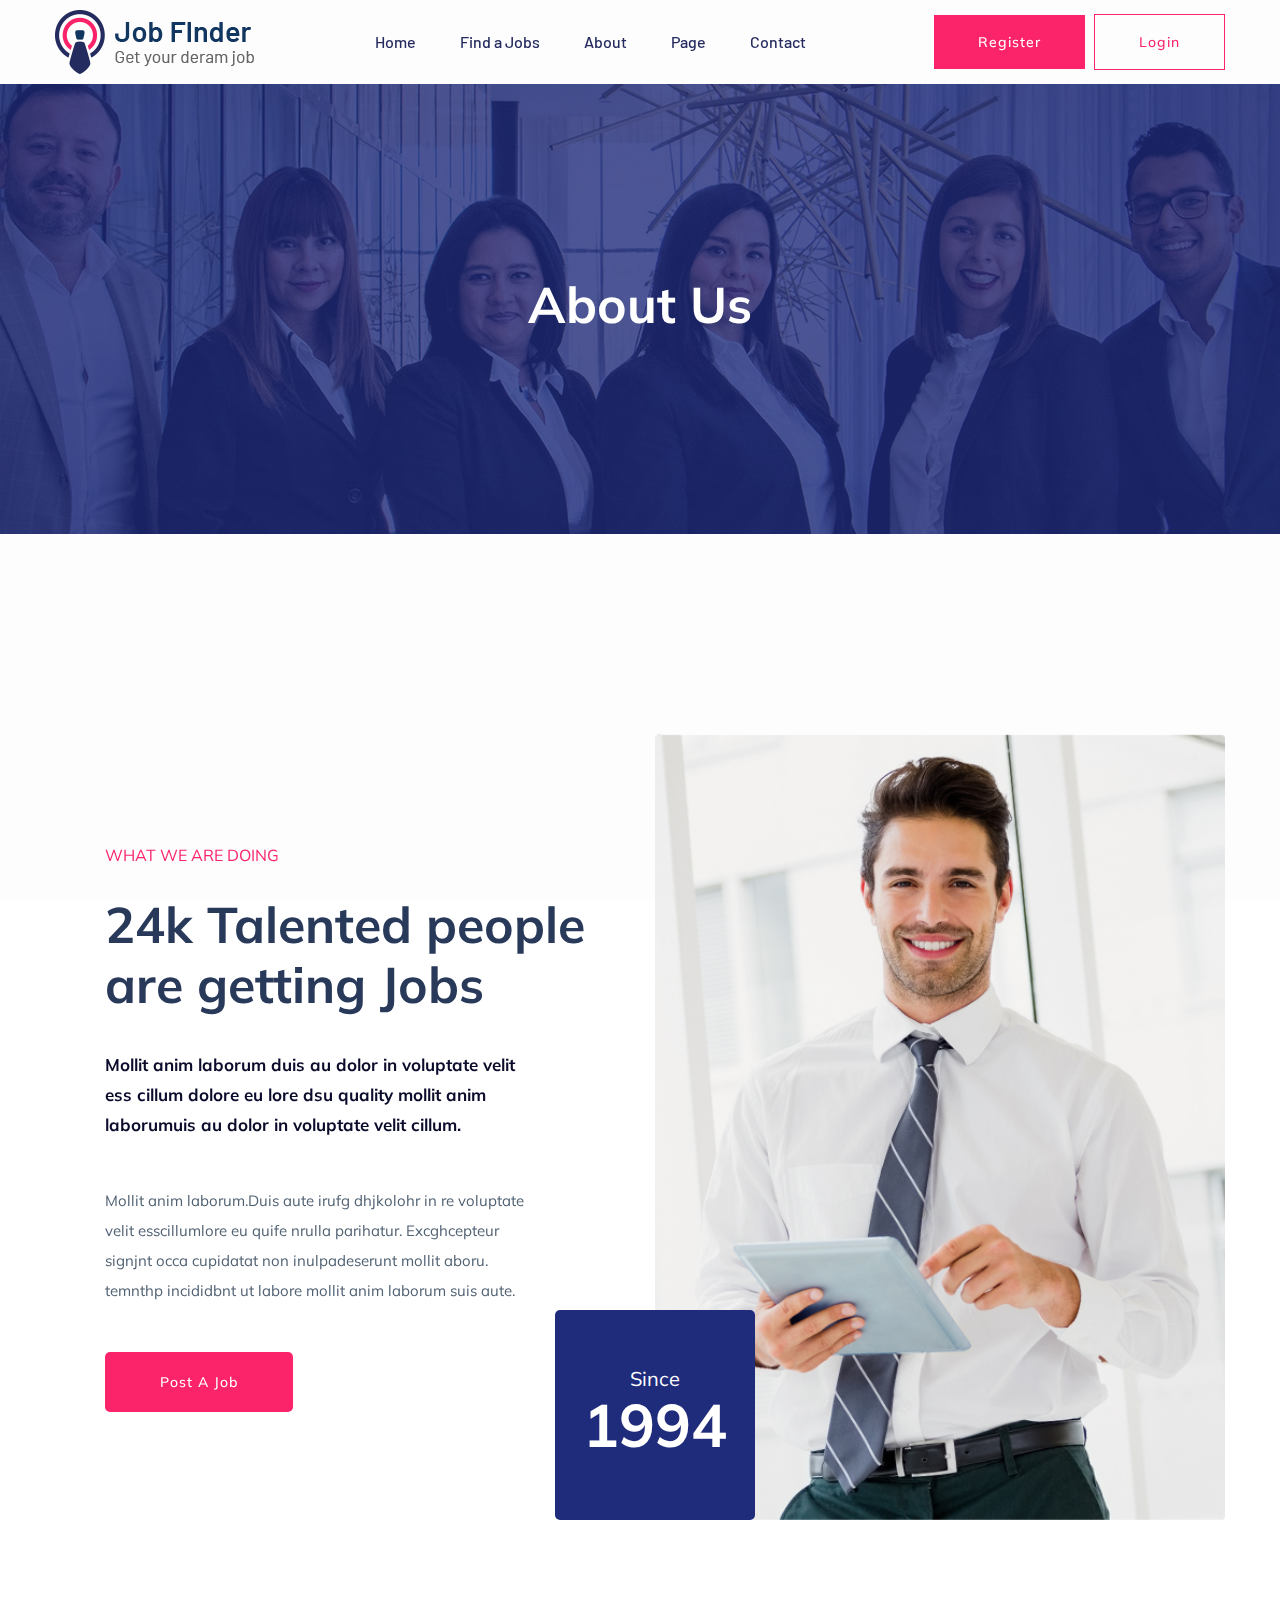
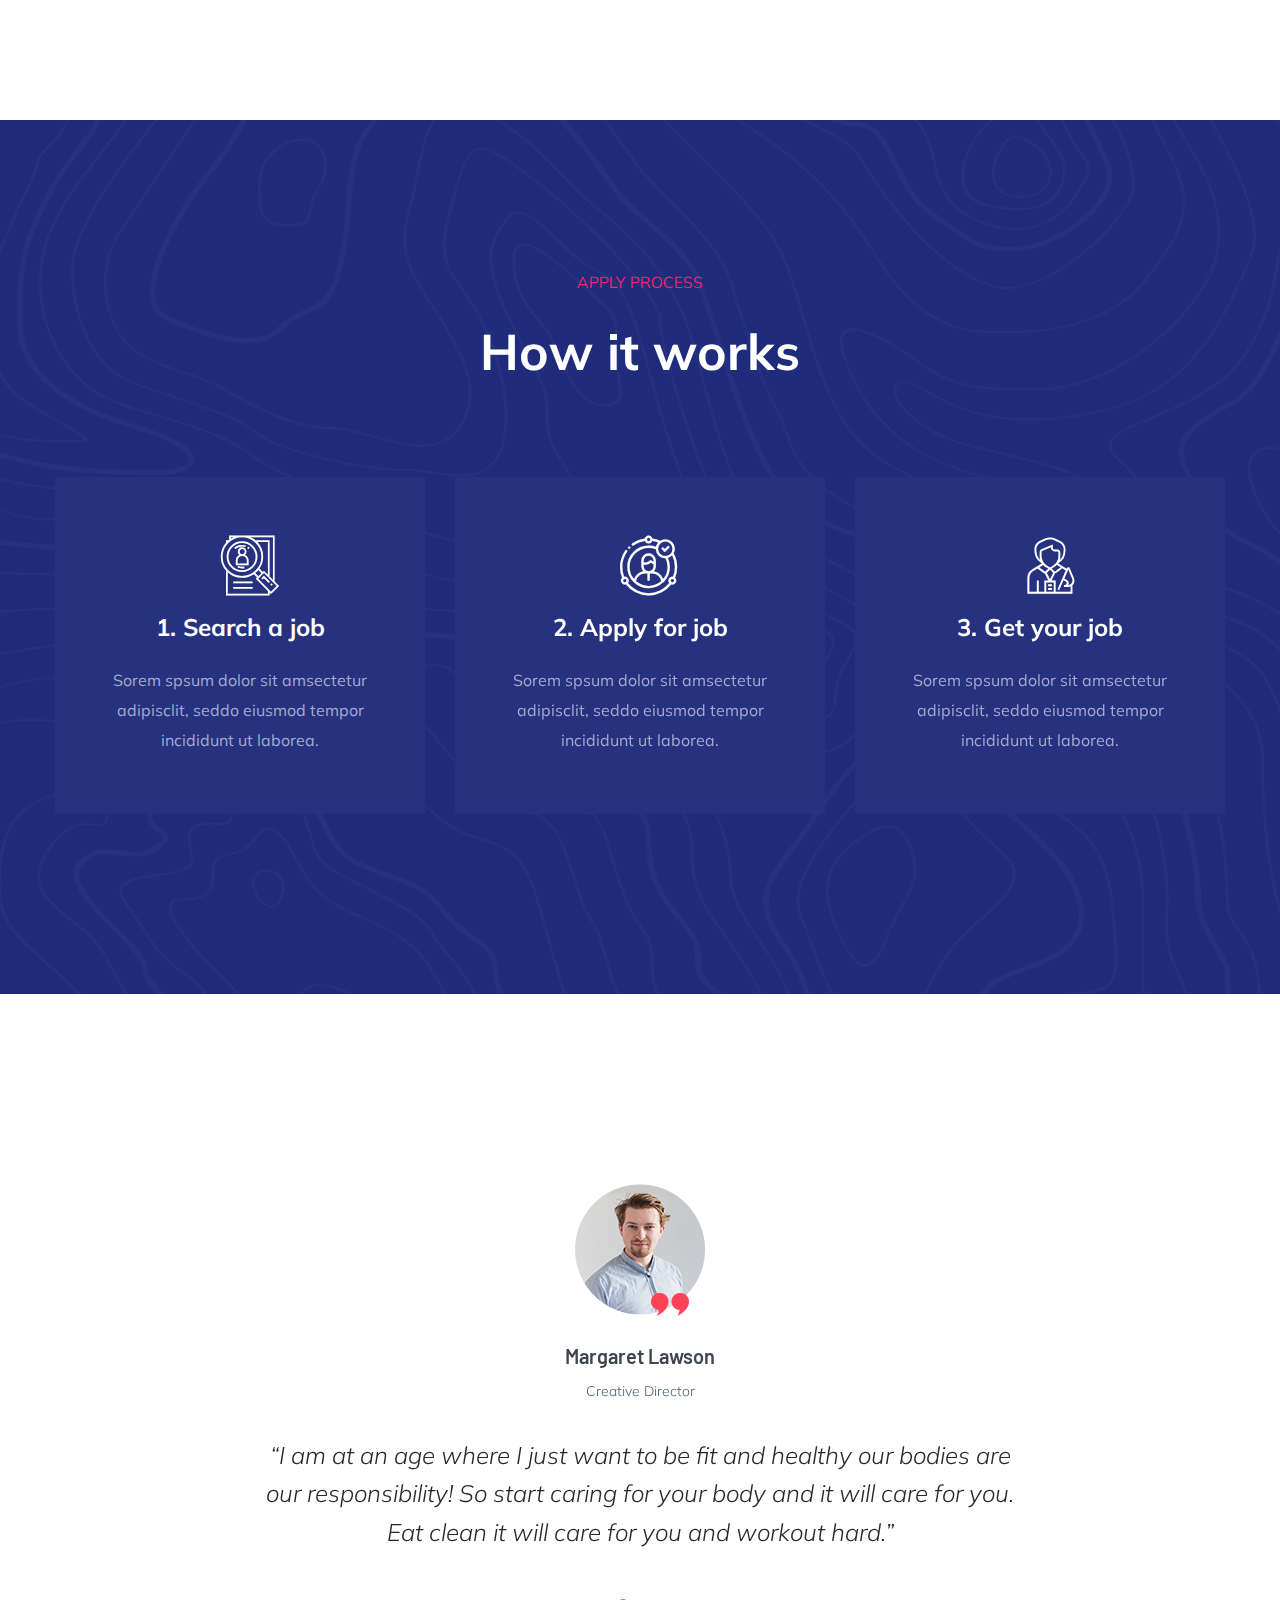
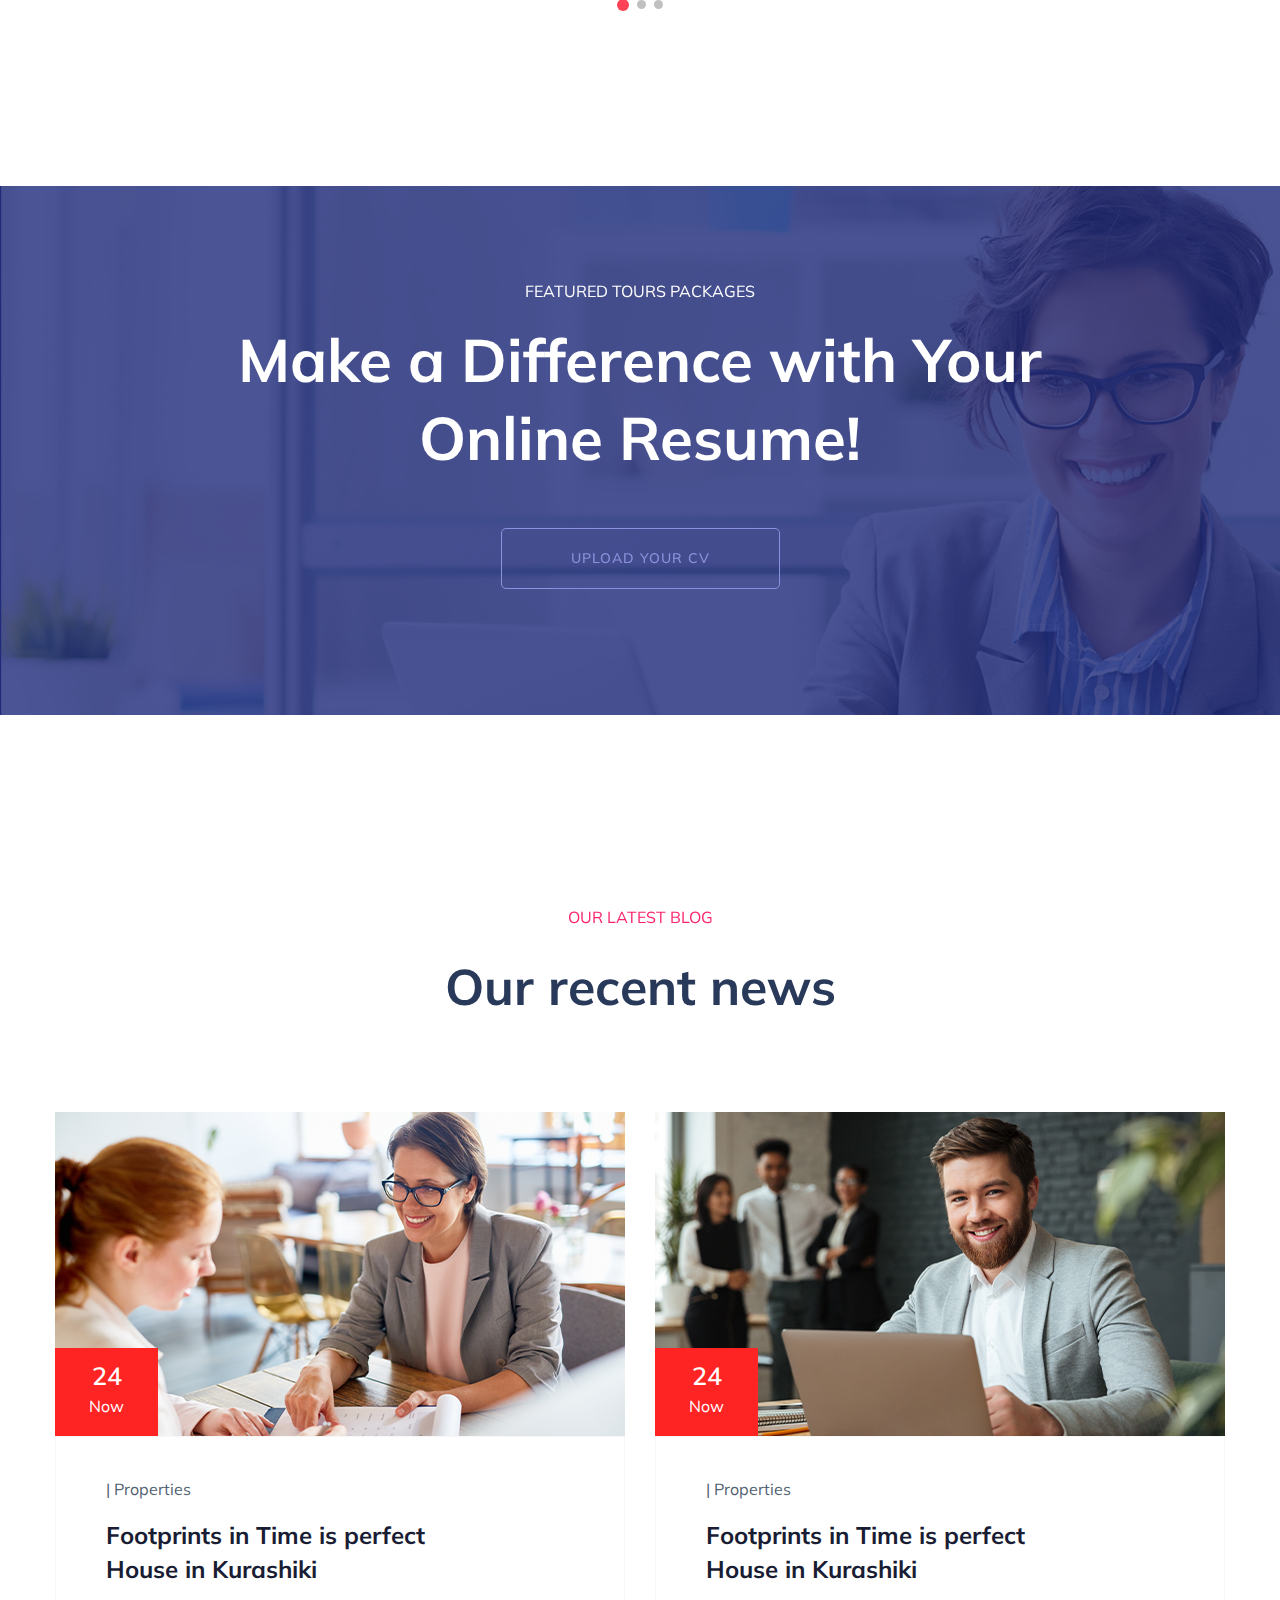
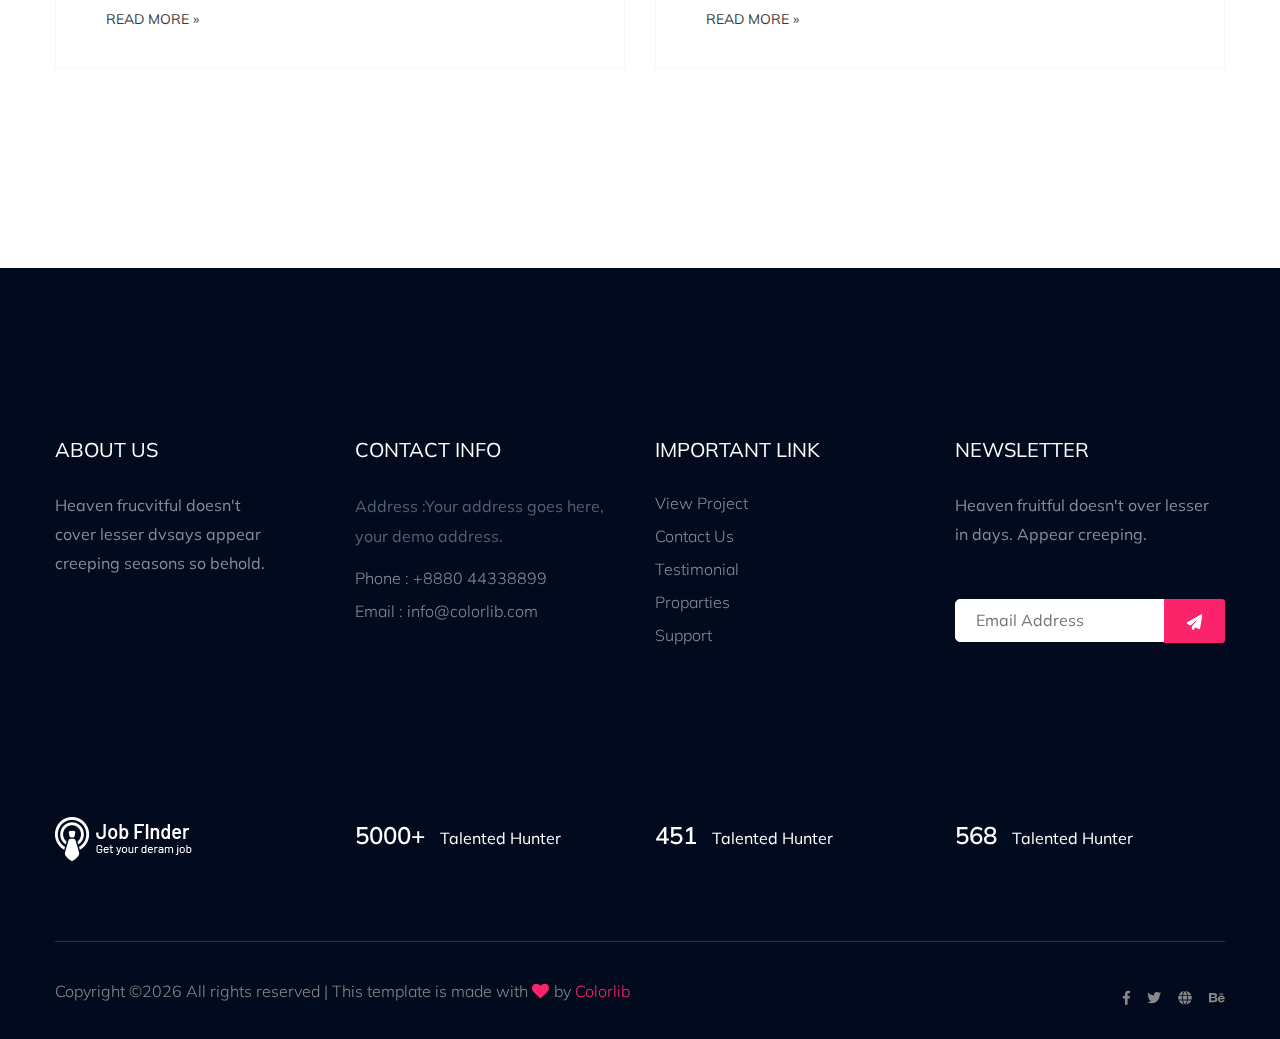
==== about.html @ c0e86005 "html,css jquary templetes, js added" ====
<!doctype html>
<html class="no-js" lang="zxx">
    <head>
        <meta charset="utf-8">
        <meta http-equiv="x-ua-compatible" content="ie=edge">
        <title>Job board HTML-5 Template </title>
        <meta name="description" content="">
        <meta name="viewport" content="width=device-width, initial-scale=1">
        <link rel="manifest" href="site.webmanifest">
		<link rel="shortcut icon" type="image/x-icon" href="assets/img/favicon.ico">

		<!-- CSS here -->
            <link rel="stylesheet" href="assets/css/bootstrap.min.css">
            <link rel="stylesheet" href="assets/css/owl.carousel.min.css">
            <link rel="stylesheet" href="assets/css/flaticon.css">
            <link rel="stylesheet" href="assets/css/price_rangs.css">
            <link rel="stylesheet" href="assets/css/slicknav.css">
            <link rel="stylesheet" href="assets/css/animate.min.css">
            <link rel="stylesheet" href="assets/css/magnific-popup.css">
            <link rel="stylesheet" href="assets/css/fontawesome-all.min.css">
            <link rel="stylesheet" href="assets/css/themify-icons.css">
            <link rel="stylesheet" href="assets/css/slick.css">
            <link rel="stylesheet" href="assets/css/nice-select.css">
            <link rel="stylesheet" href="assets/css/style.css">
   </head>

   <body>
    <!-- Preloader Start -->
    <div id="preloader-active">
        <div class="preloader d-flex align-items-center justify-content-center">
            <div class="preloader-inner position-relative">
                <div class="preloader-circle"></div>
                <div class="preloader-img pere-text">
                    <img src="assets/img/logo/logo.png" alt="">
                </div>
            </div>
        </div>
    </div>
    <!-- Preloader Start -->
    <header>
        <!-- Header Start -->
       <div class="header-area header-transparrent">
           <div class="headder-top header-sticky">
                <div class="container">
                    <div class="row align-items-center">
                        <div class="col-lg-3 col-md-2">
                            <!-- Logo -->
                            <div class="logo">
                                <a href="index.html"><img src="assets/img/logo/logo.png" alt=""></a>
                            </div>  
                        </div>
                        <div class="col-lg-9 col-md-9">
                            <div class="menu-wrapper">
                                <!-- Main-menu -->
                                <div class="main-menu">
                                    <nav class="d-none d-lg-block">
                                        <ul id="navigation">
                                            <li><a href="index.html">Home</a></li>
                                            <li><a href="job_listing.html">Find a Jobs </a></li>
                                            <li><a href="about.html">About</a></li>
                                            <li><a href="#">Page</a>
                                                <ul class="submenu">
                                                    <li><a href="blog.html">Blog</a></li>
                                                    <li><a href="single-blog.html">Blog Details</a></li>
                                                    <li><a href="elements.html">Elements</a></li>
                                                    <li><a href="job_details.html">job Details</a></li>
                                                </ul>
                                            </li>
                                            <li><a href="contact.html">Contact</a></li>
                                        </ul>
                                    </nav>
                                </div>          
                                <!-- Header-btn -->
                                <div class="header-btn d-none f-right d-lg-block">
                                    <a href="#" class="btn head-btn1">Register</a>
                                    <a href="#" class="btn head-btn2">Login</a>
                                </div>
                            </div>
                        </div>
                        <!-- Mobile Menu -->
                        <div class="col-12">
                            <div class="mobile_menu d-block d-lg-none"></div>
                        </div>
                    </div>
                </div>
           </div>
       </div>
        <!-- Header End -->
    </header>
    <main>

        <!-- Hero Area Start-->
        <div class="slider-area ">
        <div class="single-slider section-overly slider-height2 d-flex align-items-center" data-background="assets/img/hero/about.jpg">
            <div class="container">
                <div class="row">
                    <div class="col-xl-12">
                        <div class="hero-cap text-center">
                            <h2>About us</h2>
                        </div>
                    </div>
                </div>
            </div>
        </div>
        </div>
        <!-- Hero Area End -->
        <!-- Support Company Start-->
        <div class="support-company-area fix section-padding2">
            <div class="container">
                <div class="row align-items-center">
                    <div class="col-xl-6 col-lg-6">
                        <div class="right-caption">
                            <!-- Section Tittle -->
                            <div class="section-tittle section-tittle2">
                                <span>What we are doing</span>
                                <h2>24k Talented people are getting Jobs</h2>
                            </div>
                            <div class="support-caption">
                                <p class="pera-top">Mollit anim laborum duis au dolor in voluptate velit ess cillum dolore eu lore dsu quality mollit anim laborumuis au dolor in voluptate velit cillum.</p>
                                <p>Mollit anim laborum.Duis aute irufg dhjkolohr in re voluptate velit esscillumlore eu quife nrulla parihatur. Excghcepteur signjnt occa cupidatat non inulpadeserunt mollit aboru. temnthp incididbnt ut labore mollit anim laborum suis aute.</p>
                                <a href="about.html" class="btn post-btn">Post a job</a>
                            </div>
                        </div>
                    </div>
                    <div class="col-xl-6 col-lg-6">
                        <div class="support-location-img">
                            <img src="assets/img/service/support-img.jpg" alt="">
                            <div class="support-img-cap text-center">
                                <p>Since</p>
                                <span>1994</span>
                            </div>
                        </div>
                    </div>
                </div>
            </div>
        </div>
        <!-- Support Company End-->
        <!-- How  Apply Process Start-->
        <div class="apply-process-area apply-bg pt-150 pb-150" data-background="assets/img/gallery/how-applybg.png">
            <div class="container">
                <!-- Section Tittle -->
                <div class="row">
                    <div class="col-lg-12">
                        <div class="section-tittle white-text text-center">
                            <span>Apply process</span>
                            <h2> How it works</h2>
                        </div>
                    </div>
                </div>
                <!-- Apply Process Caption -->
                <div class="row">
                    <div class="col-lg-4 col-md-6">
                        <div class="single-process text-center mb-30">
                            <div class="process-ion">
                                <span class="flaticon-search"></span>
                            </div>
                            <div class="process-cap">
                                <h5>1. Search a job</h5>
                            <p>Sorem spsum dolor sit amsectetur adipisclit, seddo eiusmod tempor incididunt ut laborea.</p>
                            </div>
                        </div>
                    </div>
                    <div class="col-lg-4 col-md-6">
                        <div class="single-process text-center mb-30">
                            <div class="process-ion">
                                <span class="flaticon-curriculum-vitae"></span>
                            </div>
                            <div class="process-cap">
                                <h5>2. Apply for job</h5>
                            <p>Sorem spsum dolor sit amsectetur adipisclit, seddo eiusmod tempor incididunt ut laborea.</p>
                            </div>
                        </div>
                    </div>
                    <div class="col-lg-4 col-md-6">
                        <div class="single-process text-center mb-30">
                            <div class="process-ion">
                                <span class="flaticon-tour"></span>
                            </div>
                            <div class="process-cap">
                                <h5>3. Get your job</h5>
                            <p>Sorem spsum dolor sit amsectetur adipisclit, seddo eiusmod tempor incididunt ut laborea.</p>
                            </div>
                        </div>
                    </div>
                </div>
            </div>
        </div>
        <!-- How  Apply Process End-->
        <!-- Testimonial Start -->
        <div class="testimonial-area testimonial-padding">
            <div class="container">
                <!-- Testimonial contents -->
                <div class="row d-flex justify-content-center">
                    <div class="col-xl-8 col-lg-8 col-md-10">
                        <div class="h1-testimonial-active dot-style">
                            <!-- Single Testimonial -->
                            <div class="single-testimonial text-center">
                                <!-- Testimonial Content -->
                                <div class="testimonial-caption ">
                                    <!-- founder -->
                                    <div class="testimonial-founder  ">
                                        <div class="founder-img mb-30">
                                            <img src="assets/img/testmonial/testimonial-founder.png" alt="">
                                            <span>Margaret Lawson</span>
                                            <p>Creative Director</p>
                                        </div>
                                    </div>
                                    <div class="testimonial-top-cap">
                                        <p>“I am at an age where I just want to be fit and healthy our bodies are our responsibility! So start caring for your body and it will care for you. Eat clean it will care for you and workout hard.”</p>
                                    </div>
                                </div>
                            </div>
                            <!-- Single Testimonial -->
                            <div class="single-testimonial text-center">
                                <!-- Testimonial Content -->
                                <div class="testimonial-caption ">
                                    <!-- founder -->
                                    <div class="testimonial-founder  ">
                                        <div class="founder-img mb-30">
                                            <img src="assets/img/testmonial/testimonial-founder.png" alt="">
                                            <span>Margaret Lawson</span>
                                            <p>Creative Director</p>
                                        </div>
                                    </div>
                                    <div class="testimonial-top-cap">
                                        <p>“I am at an age where I just want to be fit and healthy our bodies are our responsibility! So start caring for your body and it will care for you. Eat clean it will care for you and workout hard.”</p>
                                    </div>
                                </div>
                            </div>
                            <!-- Single Testimonial -->
                            <div class="single-testimonial text-center">
                                <!-- Testimonial Content -->
                                <div class="testimonial-caption ">
                                    <!-- founder -->
                                    <div class="testimonial-founder  ">
                                        <div class="founder-img mb-30">
                                            <img src="assets/img/testmonial/testimonial-founder.png" alt="">
                                            <span>Margaret Lawson</span>
                                            <p>Creative Director</p>
                                        </div>
                                    </div>
                                    <div class="testimonial-top-cap">
                                        <p>“I am at an age where I just want to be fit and healthy our bodies are our responsibility! So start caring for your body and it will care for you. Eat clean it will care for you and workout hard.”</p>
                                    </div>
                                </div>
                            </div>
                        </div>
                    </div>
                </div>
            </div>
        </div>
        <!-- Testimonial End -->
        <!-- Online CV Area Start -->
        <div class="online-cv cv-bg section-overly pt-90 pb-120"  data-background="assets/img/gallery/cv_bg.jpg">
            <div class="container">
                <div class="row justify-content-center">
                    <div class="col-xl-10">
                        <div class="cv-caption text-center">
                            <p class="pera1">FEATURED TOURS Packages</p>
                            <p class="pera2"> Make a Difference with Your Online Resume!</p>
                            <a href="#" class="border-btn2 border-btn4">Upload your cv</a>
                        </div>
                    </div>
                </div>
            </div>
        </div>
        <!-- Online CV Area End-->
    
        <!-- Blog Area Start -->
        <div class="home-blog-area blog-h-padding">
            <div class="container">
                <!-- Section Tittle -->
                <div class="row">
                    <div class="col-lg-12">
                        <div class="section-tittle text-center">
                            <span>Our latest blog</span>
                            <h2>Our recent news</h2>
                        </div>
                    </div>
                </div>
                <div class="row">
                    <div class="col-xl-6 col-lg-6 col-md-6">
                        <div class="home-blog-single mb-30">
                            <div class="blog-img-cap">
                                <div class="blog-img">
                                    <img src="assets/img/blog/home-blog1.jpg" alt="">
                                    <!-- Blog date -->
                                    <div class="blog-date text-center">
                                        <span>24</span>
                                        <p>Now</p>
                                    </div>
                                </div>
                                <div class="blog-cap">
                                    <p>|   Properties</p>
                                    <h3><a href="single-blog.html">Footprints in Time is perfect House in Kurashiki</a></h3>
                                    <a href="#" class="more-btn">Read more »</a>
                                </div>
                            </div>
                        </div>
                    </div>
                    <div class="col-xl-6 col-lg-6 col-md-6">
                        <div class="home-blog-single mb-30">
                            <div class="blog-img-cap">
                                <div class="blog-img">
                                    <img src="assets/img/blog/home-blog2.jpg" alt="">
                                    <!-- Blog date -->
                                    <div class="blog-date text-center">
                                        <span>24</span>
                                        <p>Now</p>
                                    </div>
                                </div>
                                <div class="blog-cap">
                                    <p>|   Properties</p>
                                    <h3><a href="single-blog.html">Footprints in Time is perfect House in Kurashiki</a></h3>
                                    <a href="#" class="more-btn">Read more »</a>
                                </div>
                            </div>
                        </div>
                    </div>
                </div>
            </div>
        </div>
        <!-- Blog Area End -->

    </main>
    <footer>
        <!-- Footer Start-->
        <div class="footer-area footer-bg footer-padding">
            <div class="container">
                <div class="row d-flex justify-content-between">
                    <div class="col-xl-3 col-lg-3 col-md-4 col-sm-6">
                       <div class="single-footer-caption mb-50">
                         <div class="single-footer-caption mb-30">
                             <div class="footer-tittle">
                                 <h4>About Us</h4>
                                 <div class="footer-pera">
                                     <p>Heaven frucvitful doesn't cover lesser dvsays appear creeping seasons so behold.</p>
                                </div>
                             </div>
                         </div>

                       </div>
                    </div>
                    <div class="col-xl-3 col-lg-3 col-md-4 col-sm-5">
                        <div class="single-footer-caption mb-50">
                            <div class="footer-tittle">
                                <h4>Contact Info</h4>
                                <ul>
                                    <li>
                                    <p>Address :Your address goes
                                        here, your demo address.</p>
                                    </li>
                                    <li><a href="#">Phone : +8880 44338899</a></li>
                                    <li><a href="#">Email : info@colorlib.com</a></li>
                                </ul>
                            </div>

                        </div>
                    </div>
                    <div class="col-xl-3 col-lg-3 col-md-4 col-sm-5">
                        <div class="single-footer-caption mb-50">
                            <div class="footer-tittle">
                                <h4>Important Link</h4>
                                <ul>
                                    <li><a href="#"> View Project</a></li>
                                    <li><a href="#">Contact Us</a></li>
                                    <li><a href="#">Testimonial</a></li>
                                    <li><a href="#">Proparties</a></li>
                                    <li><a href="#">Support</a></li>
                                </ul>
                            </div>
                        </div>
                    </div>
                    <div class="col-xl-3 col-lg-3 col-md-4 col-sm-5">
                        <div class="single-footer-caption mb-50">
                            <div class="footer-tittle">
                                <h4>Newsletter</h4>
                                <div class="footer-pera footer-pera2">
                                 <p>Heaven fruitful doesn't over lesser in days. Appear creeping.</p>
                             </div>
                             <!-- Form -->
                             <div class="footer-form" >
                                 <div id="mc_embed_signup">
                                     <form target="_blank" action="https://spondonit.us12.list-manage.com/subscribe/post?u=1462626880ade1ac87bd9c93a&amp;id=92a4423d01"
                                     method="get" class="subscribe_form relative mail_part">
                                         <input type="email" name="email" id="newsletter-form-email" placeholder="Email Address"
                                         class="placeholder hide-on-focus" onfocus="this.placeholder = ''"
                                         onblur="this.placeholder = ' Email Address '">
                                         <div class="form-icon">
                                             <button type="submit" name="submit" id="newsletter-submit"
                                             class="email_icon newsletter-submit button-contactForm"><img src="assets/img/icon/form.png" alt=""></button>
                                         </div>
                                         <div class="mt-10 info"></div>
                                     </form>
                                 </div>
                             </div>
                            </div>
                        </div>
                    </div>
                </div>
               <!--  -->
               <div class="row footer-wejed justify-content-between">
                       <div class="col-xl-3 col-lg-3 col-md-4 col-sm-6">
                          <!-- logo -->
                          <div class="footer-logo mb-20">
                            <a href="index.html"><img src="assets/img/logo/logo2_footer.png" alt=""></a>
                          </div>
                       </div>
                       <div class="col-xl-3 col-lg-3 col-md-4 col-sm-5">
                        <div class="footer-tittle-bottom">
                            <span>5000+</span>
                            <p>Talented Hunter</p>
                        </div>
                       </div>
                       <div class="col-xl-3 col-lg-3 col-md-4 col-sm-5">
                            <div class="footer-tittle-bottom">
                                <span>451</span>
                                <p>Talented Hunter</p>
                            </div>
                       </div>
                       <div class="col-xl-3 col-lg-3 col-md-4 col-sm-5">
                            <!-- Footer Bottom Tittle -->
                            <div class="footer-tittle-bottom">
                                <span>568</span>
                                <p>Talented Hunter</p>
                            </div>
                       </div>
               </div>
            </div>
        </div>
        <!-- footer-bottom area -->
        <div class="footer-bottom-area footer-bg">
            <div class="container">
                <div class="footer-border">
                     <div class="row d-flex justify-content-between align-items-center">
                         <div class="col-xl-10 col-lg-10 ">
                             <div class="footer-copy-right">
                                 <p><!-- Link back to Colorlib can't be removed. Template is licensed under CC BY 3.0. -->
  Copyright &copy;<script>document.write(new Date().getFullYear());</script> All rights reserved | This template is made with <i class="fa fa-heart" aria-hidden="true"></i> by <a href="https://colorlib.com" target="_blank">Colorlib</a>
  <!-- Link back to Colorlib can't be removed. Template is licensed under CC BY 3.0. --></p>
                             </div>
                         </div>
                         <div class="col-xl-2 col-lg-2">
                             <div class="footer-social f-right">
                                 <a href="#"><i class="fab fa-facebook-f"></i></a>
                                 <a href="#"><i class="fab fa-twitter"></i></a>
                                 <a href="#"><i class="fas fa-globe"></i></a>
                                 <a href="#"><i class="fab fa-behance"></i></a>
                             </div>
                         </div>
                     </div>
                </div>
            </div>
        </div>
        <!-- Footer End-->
    </footer>

	<!-- JS here -->
	
		<!-- All JS Custom Plugins Link Here here -->
        <script src="./assets/js/vendor/modernizr-3.5.0.min.js"></script>
		<!-- Jquery, Popper, Bootstrap -->
		<script src="./assets/js/vendor/jquery-1.12.4.min.js"></script>
        <script src="./assets/js/popper.min.js"></script>
        <script src="./assets/js/bootstrap.min.js"></script>
	    <!-- Jquery Mobile Menu -->
        <script src="./assets/js/jquery.slicknav.min.js"></script>

		<!-- Jquery Slick , Owl-Carousel Plugins -->
        <script src="./assets/js/owl.carousel.min.js"></script>
        <script src="./assets/js/slick.min.js"></script>
        <script src="./assets/js/price_rangs.js"></script>
		<!-- One Page, Animated-HeadLin -->
        <script src="./assets/js/wow.min.js"></script>
		<script src="./assets/js/animated.headline.js"></script>
        <script src="./assets/js/jquery.magnific-popup.js"></script>

		<!-- Scrollup, nice-select, sticky -->
        <script src="./assets/js/jquery.scrollUp.min.js"></script>
        <script src="./assets/js/jquery.nice-select.min.js"></script>
		<script src="./assets/js/jquery.sticky.js"></script>
        
        <!-- contact js -->
        <script src="./assets/js/contact.js"></script>
        <script src="./assets/js/jquery.form.js"></script>
        <script src="./assets/js/jquery.validate.min.js"></script>
        <script src="./assets/js/mail-script.js"></script>
        <script src="./assets/js/jquery.ajaxchimp.min.js"></script>
        
		<!-- Jquery Plugins, main Jquery -->	
        <script src="./assets/js/plugins.js"></script>
        <script src="./assets/js/main.js"></script>
        
    </body>
</html>
---- assets/css/flaticon.css ----
/*
  	Flaticon icon font: Flaticon
  	Creation date: 10/03/2020 09:37
  	*/

@font-face {
  font-family: "Flaticon";
  src: url("../fonts/Flaticon.eot");
  src: url("../fonts/Flaticon.eot?#iefix") format("embedded-opentype"),
       url("../fonts/Flaticon.woff2") format("woff2"),
       url("../fonts/Flaticon.woff") format("woff"),
       url("../fonts/Flaticon.ttf") format("truetype"),
       url("../fonts/Flaticon.svg#Flaticon") format("svg");
  font-weight: normal;
  font-style: normal;
}

@media screen and (-webkit-min-device-pixel-ratio:0) {
  @font-face {
    font-family: "Flaticon";
    src: url("../fonts/Flaticon.svg#Flaticon") format("svg");
  }
}

[class^="flaticon-"]:before, [class*=" flaticon-"]:before,
[class^="flaticon-"]:after, [class*=" flaticon-"]:after {   
  font-family: Flaticon;

font-style: normal;
margin-left: 20px;
}

.flaticon-tour:before { content: "\f100"; }
.flaticon-report:before { content: "\f101"; }
.flaticon-cms:before { content: "\f102"; }
.flaticon-app:before { content: "\f103"; }
.flaticon-helmet:before { content: "\f104"; }
.flaticon-high-tech:before { content: "\f105"; }
.flaticon-real-estate:before { content: "\f106"; }
.flaticon-content:before { content: "\f107"; }
.flaticon-search:before { content: "\f108"; }
.flaticon-curriculum-vitae:before { content: "\f109"; }
---- assets/css/price_rangs.css ----
/* Ion.RangeSlider
// css version 2.0.3
// Â© 2013-2014 Denis Ineshin | IonDen.com
// ===================================================================================================================*/

/* =====================================================================================================================
// RangeSlider */

.irs {
    position: relative; display: block;
    -webkit-touch-callout: none;
    -webkit-user-select: none;
     -khtml-user-select: none;
       -moz-user-select: none;
        -ms-user-select: none;
            user-select: none;
}
    .irs-line {
        position: relative; display: block;
        overflow: hidden;
        outline: none !important;
    }
        .irs-line-left, .irs-line-mid, .irs-line-right {
            position: absolute; display: block;
            top: 0;
        }
        .irs-line-left {
            left: 0; width: 11%;
        }
        .irs-line-mid {
            left: 9%; width: 82%;
        }
        .irs-line-right {
            right: 0; width: 11%;
        }

    .irs-bar {
        position: absolute; display: block;
        left: 0; width: 0;
    }
        .irs-bar-edge {
            position: absolute; display: block;
            top: 0; left: 0;
        }

    .irs-shadow {
        position: absolute; display: none;
        left: 0; width: 0;
    }

    .irs-slider {
        position: absolute; display: block;
        cursor: default;
        z-index: 1;
    }
        .irs-slider.single {

        }
        .irs-slider.from {

        }
        .irs-slider.to {

        }
        .irs-slider.type_last {
            z-index: 2;
        }

    .irs-min {
        position: absolute; display: block;
        left: 0;
        cursor: default;
    }
    .irs-max {
        position: absolute; display: block;
        right: 0;
        cursor: default;
    }

    .irs-from, .irs-to, .irs-single {
        position: absolute; display: block;
        top: 0; left: 0;
        cursor: default;
        white-space: nowrap;
    }

.irs-grid {
    position: absolute; display: none;
    bottom: 0; left: 0;
    width: 100%; height: 20px;
}
.irs-with-grid .irs-grid {
    display: block;
}
    .irs-grid-pol {
        position: absolute;
        top: 0; left: 0;
        width: 1px; height: 8px;
        background: #000;
    }
    .irs-grid-pol.small {
        height: 4px;
    }
    .irs-grid-text {
        position: absolute;
        bottom: 0; left: 0;
        white-space: nowrap;
        text-align: center;
        font-size: 9px; line-height: 9px;
        padding: 0 3px;
        color: #000;
    }

.irs-disable-mask {
    position: absolute; display: block;
    top: 0; left: -1%;
    width: 102%; height: 100%;
    cursor: default;
    background: rgba(0,0,0,0.0);
    z-index: 2;
}
.lt-ie9 .irs-disable-mask {
    background: #000;
    filter: alpha(opacity=0);
    cursor: not-allowed;
}

.irs-disabled {
    opacity: 0.4;
}


.irs-hidden-input {
    position: absolute !important;
    display: block !important;
    top: 0 !important;
    left: 0 !important;
    width: 0 !important;
    height: 0 !important;
    font-size: 0 !important;
    line-height: 0 !important;
    padding: 0 !important;
    margin: 0 !important;
    outline: none !important;
    z-index: -9999 !important;
    background: none !important;
    border-style: solid !important;
    border-color: transparent !important;
}


/* Ion.RangeSlider, Simple Skin
// css version 2.0.3
// Â© Denis Ineshin, 2014    https://github.com/IonDen
// Â© guybowden, 2014        https://github.com/guybowden
// ===================================================================================================================*/

/* =====================================================================================================================
// Skin details */

.irs {
    height: 55px;
}
.irs-with-grid {
    height: 75px;
}
.irs-line {
    height: 10px; top: 33px;
    background: #EEE;
    background: linear-gradient(to bottom, #DDD -50%, #FFF 150%); /* W3C */
    border: 1px solid #CCC;
    border-radius: 16px;
    -moz-border-radius: 16px;
}
    .irs-line-left {
        height: 8px;
    }
    .irs-line-mid {
        height: 8px;
    }
    .irs-line-right {
        height: 8px;
    }

.irs-bar {
    height: 10px; top: 33px;
    border-top: 1px solid #428bca;
    border-bottom: 1px solid #428bca;
    background: #428bca;
    background: linear-gradient(to top, rgba(66,139,202,1) 0%,rgba(127,195,232,1) 100%); /* W3C */
}
    .irs-bar-edge {
        height: 10px; top: 33px;
        width: 14px;
        border: 1px solid #428bca;
        border-right: 0;
        background: #428bca;
        background: linear-gradient(to top, rgba(66,139,202,1) 0%,rgba(127,195,232,1) 100%); /* W3C */
        border-radius: 16px 0 0 16px;
        -moz-border-radius: 16px 0 0 16px;
    }

.irs-shadow {
    height: 2px; top: 38px;
    background: #000;
    opacity: 0.3;
    border-radius: 5px;
    -moz-border-radius: 5px;
}
.lt-ie9 .irs-shadow {
    filter: alpha(opacity=30);
}

.irs-slider {
    top: 25px;
    width: 27px; height: 27px;
    border: 1px solid #AAA;
    background: #DDD;
    background: linear-gradient(to bottom, rgba(255,255,255,1) 0%,rgba(220,220,220,1) 20%,rgba(255,255,255,1) 100%); /* W3C */
    border-radius: 27px;
    -moz-border-radius: 27px;
    box-shadow: 1px 1px 3px rgba(0,0,0,0.3);
    cursor: pointer;
}

.irs-slider.state_hover, .irs-slider:hover {
    background: #FFF;
}

.irs-min, .irs-max {
    color: #333;
    font-size: 12px; line-height: 1.333;
    text-shadow: none;
    top: 0;
    padding: 1px 5px;
    background: rgba(0,0,0,0.1);
    border-radius: 3px;
    -moz-border-radius: 3px;
}

.lt-ie9 .irs-min, .lt-ie9 .irs-max {
    background: #ccc;
}

.lt-ie9 .irs-from, .lt-ie9 .irs-to, .lt-ie9 .irs-single {
    background: #999;
}

.irs-grid {
    height: 27px;
}
.irs-grid-pol {
    opacity: 0.5;
    background: #428bca;
}
.irs-grid-pol.small {
    background: #999;
}

.irs-grid-text {
    bottom: 5px;
    color: #99a4ac;
}

.irs-disabled {
}
---- assets/css/themify-icons.css ----
@font-face {
	font-family: 'themify';
	src:url('../fonts/themify.eot?-fvbane');


	src:url('../fonts/themify.eot?#iefix-fvbane') format('embedded-opentype'),
		url('../fonts/themify.woff?-fvbane') format('woff'),
		url('../fonts/themify.ttf?-fvbane') format('truetype'),
		url('../fonts/themify.svg?-fvbane#themify') format('svg');
	font-weight: normal;
	font-style: normal;
}

[class^="ti-"], [class*=" ti-"] {
	font-family: 'themify';
	speak: none;
	font-style: normal;
	font-weight: normal;
	font-variant: normal;
	text-transform: none;
	line-height: 1;

	/* Better Font Rendering =========== */
	-webkit-font-smoothing: antialiased;
	-moz-osx-font-smoothing: grayscale;
}

.ti-wand:before {
	content: "\e600";
}
.ti-volume:before {
	content: "\e601";
}
.ti-user:before {
	content: "\e602";
}
.ti-unlock:before {
	content: "\e603";
}
.ti-unlink:before {
	content: "\e604";
}
.ti-trash:before {
	content: "\e605";
}
.ti-thought:before {
	content: "\e606";
}
.ti-target:before {
	content: "\e607";
}
.ti-tag:before {
	content: "\e608";
}
.ti-tablet:before {
	content: "\e609";
}
.ti-star:before {
	content: "\e60a";
}
.ti-spray:before {
	content: "\e60b";
}
.ti-signal:before {
	content: "\e60c";
}
.ti-shopping-cart:before {
	content: "\e60d";
}
.ti-shopping-cart-full:before {
	content: "\e60e";
}
.ti-settings:before {
	content: "\e60f";
}
.ti-search:before {
	content: "\e610";
}
.ti-zoom-in:before {
	content: "\e611";
}
.ti-zoom-out:before {
	content: "\e612";
}
.ti-cut:before {
	content: "\e613";
}
.ti-ruler:before {
	content: "\e614";
}
.ti-ruler-pencil:before {
	content: "\e615";
}
.ti-ruler-alt:before {
	content: "\e616";
}
.ti-bookmark:before {
	content: "\e617";
}
.ti-bookmark-alt:before {
	content: "\e618";
}
.ti-reload:before {
	content: "\e619";
}
.ti-plus:before {
	content: "\e61a";
}
.ti-pin:before {
	content: "\e61b";
}
.ti-pencil:before {
	content: "\e61c";
}
.ti-pencil-alt:before {
	content: "\e61d";
}
.ti-paint-roller:before {
	content: "\e61e";
}
.ti-paint-bucket:before {
	content: "\e61f";
}
.ti-na:before {
	content: "\e620";
}
.ti-mobile:before {
	content: "\e621";
}
.ti-minus:before {
	content: "\e622";
}
.ti-medall:before {
	content: "\e623";
}
.ti-medall-alt:before {
	content: "\e624";
}
.ti-marker:before {
	content: "\e625";
}
.ti-marker-alt:before {
	content: "\e626";
}
.ti-arrow-up:before {
	content: "\e627";
}
.ti-arrow-right:before {
	content: "\e628";
}
.ti-arrow-left:before {
	content: "\e629";
}
.ti-arrow-down:before {
	content: "\e62a";
}
.ti-lock:before {
	content: "\e62b";
}
.ti-location-arrow:before {
	content: "\e62c";
}
.ti-link:before {
	content: "\e62d";
}
.ti-layout:before {
	content: "\e62e";
}
.ti-layers:before {
	content: "\e62f";
}
.ti-layers-alt:before {
	content: "\e630";
}
.ti-key:before {
	content: "\e631";
}
.ti-import:before {
	content: "\e632";
}
.ti-image:before {
	content: "\e633";
}
.ti-heart:before {
	content: "\e634";
}
.ti-heart-broken:before {
	content: "\e635";
}
.ti-hand-stop:before {
	content: "\e636";
}
.ti-hand-open:before {
	content: "\e637";
}
.ti-hand-drag:before {
	content: "\e638";
}
.ti-folder:before {
	content: "\e639";
}
.ti-flag:before {
	content: "\e63a";
}
.ti-flag-alt:before {
	content: "\e63b";
}
.ti-flag-alt-2:before {
	content: "\e63c";
}
.ti-eye:before {
	content: "\e63d";
}
.ti-export:before {
	content: "\e63e";
}
.ti-exchange-vertical:before {
	content: "\e63f";
}
.ti-desktop:before {
	content: "\e640";
}
.ti-cup:before {
	content: "\e641";
}
.ti-crown:before {
	content: "\e642";
}
.ti-comments:before {
	content: "\e643";
}
.ti-comment:before {
	content: "\e644";
}
.ti-comment-alt:before {
	content: "\e645";
}
.ti-close:before {
	content: "\e646";
}
.ti-clip:before {
	content: "\e647";
}
.ti-angle-up:before {
	content: "\e648";
}
.ti-angle-right:before {
	content: "\e649";
}
.ti-angle-left:before {
	content: "\e64a";
}
.ti-angle-down:before {
	content: "\e64b";
}
.ti-check:before {
	content: "\e64c";
}
.ti-check-box:before {
	content: "\e64d";
}
.ti-camera:before {
	content: "\e64e";
}
.ti-announcement:before {
	content: "\e64f";
}
.ti-brush:before {
	content: "\e650";
}
.ti-briefcase:before {
	content: "\e651";
}
.ti-bolt:before {
	content: "\e652";
}
.ti-bolt-alt:before {
	content: "\e653";
}
.ti-blackboard:before {
	content: "\e654";
}
.ti-bag:before {
	content: "\e655";
}
.ti-move:before {
	content: "\e656";
}
.ti-arrows-vertical:before {
	content: "\e657";
}
.ti-arrows-horizontal:before {
	content: "\e658";
}
.ti-fullscreen:before {
	content: "\e659";
}
.ti-arrow-top-right:before {
	content: "\e65a";
}
.ti-arrow-top-left:before {
	content: "\e65b";
}
.ti-arrow-circle-up:before {
	content: "\e65c";
}
.ti-arrow-circle-right:before {
	content: "\e65d";
}
.ti-arrow-circle-left:before {
	content: "\e65e";
}
.ti-arrow-circle-down:before {
	content: "\e65f";
}
.ti-angle-double-up:before {
	content: "\e660";
}
.ti-angle-double-right:before {
	content: "\e661";
}
.ti-angle-double-left:before {
	content: "\e662";
}
.ti-angle-double-down:before {
	content: "\e663";
}
.ti-zip:before {
	content: "\e664";
}
.ti-world:before {
	content: "\e665";
}
.ti-wheelchair:before {
	content: "\e666";
}
.ti-view-list:before {
	content: "\e667";
}
.ti-view-list-alt:before {
	content: "\e668";
}
.ti-view-grid:before {
	content: "\e669";
}
.ti-uppercase:before {
	content: "\e66a";
}
.ti-upload:before {
	content: "\e66b";
}
.ti-underline:before {
	content: "\e66c";
}
.ti-truck:before {
	content: "\e66d";
}
.ti-timer:before {
	content: "\e66e";
}
.ti-ticket:before {
	content: "\e66f";
}
.ti-thumb-up:before {
	content: "\e670";
}
.ti-thumb-down:before {
	content: "\e671";
}
.ti-text:before {
	content: "\e672";
}
.ti-stats-up:before {
	content: "\e673";
}
.ti-stats-down:before {
	content: "\e674";
}
.ti-split-v:before {
	content: "\e675";
}
.ti-split-h:before {
	content: "\e676";
}
.ti-smallcap:before {
	content: "\e677";
}
.ti-shine:before {
	content: "\e678";
}
.ti-shift-right:before {
	content: "\e679";
}
.ti-shift-left:before {
	content: "\e67a";
}
.ti-shield:before {
	content: "\e67b";
}
.ti-notepad:before {
	content: "\e67c";
}
.ti-server:before {
	content: "\e67d";
}
.ti-quote-right:before {
	content: "\e67e";
}
.ti-quote-left:before {
	content: "\e67f";
}
.ti-pulse:before {
	content: "\e680";
}
.ti-printer:before {
	content: "\e681";
}
.ti-power-off:before {
	content: "\e682";
}
.ti-plug:before {
	content: "\e683";
}
.ti-pie-chart:before {
	content: "\e684";
}
.ti-paragraph:before {
	content: "\e685";
}
.ti-panel:before {
	content: "\e686";
}
.ti-package:before {
	content: "\e687";
}
.ti-music:before {
	content: "\e688";
}
.ti-music-alt:before {
	content: "\e689";
}
.ti-mouse:before {
	content: "\e68a";
}
.ti-mouse-alt:before {
	content: "\e68b";
}
.ti-money:before {
	content: "\e68c";
}
.ti-microphone:before {
	content: "\e68d";
}
.ti-menu:before {
	content: "\e68e";
}
.ti-menu-alt:before {
	content: "\e68f";
}
.ti-map:before {
	content: "\e690";
}
.ti-map-alt:before {
	content: "\e691";
}
.ti-loop:before {
	content: "\e692";
}
.ti-location-pin:before {
	content: "\e693";
}
.ti-list:before {
	content: "\e694";
}
.ti-light-bulb:before {
	content: "\e695";
}
.ti-Italic:before {
	content: "\e696";
}
.ti-info:before {
	content: "\e697";
}
.ti-infinite:before {
	content: "\e698";
}
.ti-id-badge:before {
	content: "\e699";
}
.ti-hummer:before {
	content: "\e69a";
}
.ti-home:before {
	content: "\e69b";
}
.ti-help:before {
	content: "\e69c";
}
.ti-headphone:before {
	content: "\e69d";
}
.ti-harddrives:before {
	content: "\e69e";
}
.ti-harddrive:before {
	content: "\e69f";
}
.ti-gift:before {
	content: "\e6a0";
}
.ti-game:before {
	content: "\e6a1";
}
.ti-filter:before {
	content: "\e6a2";
}
.ti-files:before {
	content: "\e6a3";
}
.ti-file:before {
	content: "\e6a4";
}
.ti-eraser:before {
	content: "\e6a5";
}
.ti-envelope:before {
	content: "\e6a6";
}
.ti-download:before {
	content: "\e6a7";
}
.ti-direction:before {
	content: "\e6a8";
}
.ti-direction-alt:before {
	content: "\e6a9";
}
.ti-dashboard:before {
	content: "\e6aa";
}
.ti-control-stop:before {
	content: "\e6ab";
}
.ti-control-shuffle:before {
	content: "\e6ac";
}
.ti-control-play:before {
	content: "\e6ad";
}
.ti-control-pause:before {
	content: "\e6ae";
}
.ti-control-forward:before {
	content: "\e6af";
}
.ti-control-backward:before {
	content: "\e6b0";
}
.ti-cloud:before {
	content: "\e6b1";
}
.ti-cloud-up:before {
	content: "\e6b2";
}
.ti-cloud-down:before {
	content: "\e6b3";
}
.ti-clipboard:before {
	content: "\e6b4";
}
.ti-car:before {
	content: "\e6b5";
}
.ti-calendar:before {
	content: "\e6b6";
}
.ti-book:before {
	content: "\e6b7";
}
.ti-bell:before {
	content: "\e6b8";
}
.ti-basketball:before {
	content: "\e6b9";
}
.ti-bar-chart:before {
	content: "\e6ba";
}
.ti-bar-chart-alt:before {
	content: "\e6bb";
}
.ti-back-right:before {
	content: "\e6bc";
}
.ti-back-left:before {
	content: "\e6bd";
}
.ti-arrows-corner:before {
	content: "\e6be";
}
.ti-archive:before {
	content: "\e6bf";
}
.ti-anchor:before {
	content: "\e6c0";
}
.ti-align-right:before {
	content: "\e6c1";
}
.ti-align-left:before {
	content: "\e6c2";
}
.ti-align-justify:before {
	content: "\e6c3";
}
.ti-align-center:before {
	content: "\e6c4";
}
.ti-alert:before {
	content: "\e6c5";
}
.ti-alarm-clock:before {
	content: "\e6c6";
}
.ti-agenda:before {
	content: "\e6c7";
}
.ti-write:before {
	content: "\e6c8";
}
.ti-window:before {
	content: "\e6c9";
}
.ti-widgetized:before {
	content: "\e6ca";
}
.ti-widget:before {
	content: "\e6cb";
}
.ti-widget-alt:before {
	content: "\e6cc";
}
.ti-wallet:before {
	content: "\e6cd";
}
.ti-video-clapper:before {
	content: "\e6ce";
}
.ti-video-camera:before {
	content: "\e6cf";
}
.ti-vector:before {
	content: "\e6d0";
}
.ti-themify-logo:before {
	content: "\e6d1";
}
.ti-themify-favicon:before {
	content: "\e6d2";
}
.ti-themify-favicon-alt:before {
	content: "\e6d3";
}
.ti-support:before {
	content: "\e6d4";
}
.ti-stamp:before {
	content: "\e6d5";
}
.ti-split-v-alt:before {
	content: "\e6d6";
}
.ti-slice:before {
	content: "\e6d7";
}
.ti-shortcode:before {
	content: "\e6d8";
}
.ti-shift-right-alt:before {
	content: "\e6d9";
}
.ti-shift-left-alt:before {
	content: "\e6da";
}
.ti-ruler-alt-2:before {
	content: "\e6db";
}
.ti-receipt:before {
	content: "\e6dc";
}
.ti-pin2:before {
	content: "\e6dd";
}
.ti-pin-alt:before {
	content: "\e6de";
}
.ti-pencil-alt2:before {
	content: "\e6df";
}
.ti-palette:before {
	content: "\e6e0";
}
.ti-more:before {
	content: "\e6e1";
}
.ti-more-alt:before {
	content: "\e6e2";
}
.ti-microphone-alt:before {
	content: "\e6e3";
}
.ti-magnet:before {
	content: "\e6e4";
}
.ti-line-double:before {
	content: "\e6e5";
}
.ti-line-dotted:before {
	content: "\e6e6";
}
.ti-line-dashed:before {
	content: "\e6e7";
}
.ti-layout-width-full:before {
	content: "\e6e8";
}
.ti-layout-width-default:before {
	content: "\e6e9";
}
.ti-layout-width-default-alt:before {
	content: "\e6ea";
}
.ti-layout-tab:before {
	content: "\e6eb";
}
.ti-layout-tab-window:before {
	content: "\e6ec";
}
.ti-layout-tab-v:before {
	content: "\e6ed";
}
.ti-layout-tab-min:before {
	content: "\e6ee";
}
.ti-layout-slider:before {
	content: "\e6ef";
}
.ti-layout-slider-alt:before {
	content: "\e6f0";
}
.ti-layout-sidebar-right:before {
	content: "\e6f1";
}
.ti-layout-sidebar-none:before {
	content: "\e6f2";
}
.ti-layout-sidebar-left:before {
	content: "\e6f3";
}
.ti-layout-placeholder:before {
	content: "\e6f4";
}
.ti-layout-menu:before {
	content: "\e6f5";
}
.ti-layout-menu-v:before {
	content: "\e6f6";
}
.ti-layout-menu-separated:before {
	content: "\e6f7";
}
.ti-layout-menu-full:before {
	content: "\e6f8";
}
.ti-layout-media-right-alt:before {
	content: "\e6f9";
}
.ti-layout-media-right:before {
	content: "\e6fa";
}
.ti-layout-media-overlay:before {
	content: "\e6fb";
}
.ti-layout-media-overlay-alt:before {
	content: "\e6fc";
}
.ti-layout-media-overlay-alt-2:before {
	content: "\e6fd";
}
.ti-layout-media-left-alt:before {
	content: "\e6fe";
}
.ti-layout-media-left:before {
	content: "\e6ff";
}
.ti-layout-media-center-alt:before {
	content: "\e700";
}
.ti-layout-media-center:before {
	content: "\e701";
}
.ti-layout-list-thumb:before {
	content: "\e702";
}
.ti-layout-list-thumb-alt:before {
	content: "\e703";
}
.ti-layout-list-post:before {
	content: "\e704";
}
.ti-layout-list-large-image:before {
	content: "\e705";
}
.ti-layout-line-solid:before {
	content: "\e706";
}
.ti-layout-grid4:before {
	content: "\e707";
}
.ti-layout-grid3:before {
	content: "\e708";
}
.ti-layout-grid2:before {
	content: "\e709";
}
.ti-layout-grid2-thumb:before {
	content: "\e70a";
}
.ti-layout-cta-right:before {
	content: "\e70b";
}
.ti-layout-cta-left:before {
	content: "\e70c";
}
.ti-layout-cta-center:before {
	content: "\e70d";
}
.ti-layout-cta-btn-right:before {
	content: "\e70e";
}
.ti-layout-cta-btn-left:before {
	content: "\e70f";
}
.ti-layout-column4:before {
	content: "\e710";
}
.ti-layout-column3:before {
	content: "\e711";
}
.ti-layout-column2:before {
	content: "\e712";
}
.ti-layout-accordion-separated:before {
	content: "\e713";
}
.ti-layout-accordion-merged:before {
	content: "\e714";
}
.ti-layout-accordion-list:before {
	content: "\e715";
}
.ti-ink-pen:before {
	content: "\e716";
}
.ti-info-alt:before {
	content: "\e717";
}
.ti-help-alt:before {
	content: "\e718";
}
.ti-headphone-alt:before {
	content: "\e719";
}
.ti-hand-point-up:before {
	content: "\e71a";
}
.ti-hand-point-right:before {
	content: "\e71b";
}
.ti-hand-point-left:before {
	content: "\e71c";
}
.ti-hand-point-down:before {
	content: "\e71d";
}
.ti-gallery:before {
	content: "\e71e";
}
.ti-face-smile:before {
	content: "\e71f";
}
.ti-face-sad:before {
	content: "\e720";
}
.ti-credit-card:before {
	content: "\e721";
}
.ti-control-skip-forward:before {
	content: "\e722";
}
.ti-control-skip-backward:before {
	content: "\e723";
}
.ti-control-record:before {
	content: "\e724";
}
.ti-control-eject:before {
	content: "\e725";
}
.ti-comments-smiley:before {
	content: "\e726";
}
.ti-brush-alt:before {
	content: "\e727";
}
.ti-youtube:before {
	content: "\e728";
}
.ti-vimeo:before {
	content: "\e729";
}
.ti-twitter:before {
	content: "\e72a";
}
.ti-time:before {
	content: "\e72b";
}
.ti-tumblr:before {
	content: "\e72c";
}
.ti-skype:before {
	content: "\e72d";
}
.ti-share:before {
	content: "\e72e";
}
.ti-share-alt:before {
	content: "\e72f";
}
.ti-rocket:before {
	content: "\e730";
}
.ti-pinterest:before {
	content: "\e731";
}
.ti-new-window:before {
	content: "\e732";
}
.ti-microsoft:before {
	content: "\e733";
}
.ti-list-ol:before {
	content: "\e734";
}
.ti-linkedin:before {
	content: "\e735";
}
.ti-layout-sidebar-2:before {
	content: "\e736";
}
.ti-layout-grid4-alt:before {
	content: "\e737";
}
.ti-layout-grid3-alt:before {
	content: "\e738";
}
.ti-layout-grid2-alt:before {
	content: "\e739";
}
.ti-layout-column4-alt:before {
	content: "\e73a";
}
.ti-layout-column3-alt:before {
	content: "\e73b";
}
.ti-layout-column2-alt:before {
	content: "\e73c";
}
.ti-instagram:before {
	content: "\e73d";
}
.ti-google:before {
	content: "\e73e";
}
.ti-github:before {
	content: "\e73f";
}
.ti-flickr:before {
	content: "\e740";
}
.ti-facebook:before {
	content: "\e741";
}
.ti-dropbox:before {
	content: "\e742";
}
.ti-dribbble:before {
	content: "\e743";
}
.ti-apple:before {
	content: "\e744";
}
.ti-android:before {
	content: "\e745";
}
.ti-save:before {
	content: "\e746";
}
.ti-save-alt:before {
	content: "\e747";
}
.ti-yahoo:before {
	content: "\e748";
}
.ti-wordpress:before {
	content: "\e749";
}
.ti-vimeo-alt:before {
	content: "\e74a";
}
.ti-twitter-alt:before {
	content: "\e74b";
}
.ti-tumblr-alt:before {
	content: "\e74c";
}
.ti-trello:before {
	content: "\e74d";
}
.ti-stack-overflow:before {
	content: "\e74e";
}
.ti-soundcloud:before {
	content: "\e74f";
}
.ti-sharethis:before {
	content: "\e750";
}
.ti-sharethis-alt:before {
	content: "\e751";
}
.ti-reddit:before {
	content: "\e752";
}
.ti-pinterest-alt:before {
	content: "\e753";
}
.ti-microsoft-alt:before {
	content: "\e754";
}
.ti-linux:before {
	content: "\e755";
}
.ti-jsfiddle:before {
	content: "\e756";
}
.ti-joomla:before {
	content: "\e757";
}
.ti-html5:before {
	content: "\e758";
}
.ti-flickr-alt:before {
	content: "\e759";
}
.ti-email:before {
	content: "\e75a";
}
.ti-drupal:before {
	content: "\e75b";
}
.ti-dropbox-alt:before {
	content: "\e75c";
}
.ti-css3:before {
	content: "\e75d";
}
.ti-rss:before {
	content: "\e75e";
}
.ti-rss-alt:before {
	content: "\e75f";
}
---- assets/css/nice-select.css ----
.nice-select {
  -webkit-tap-highlight-color: transparent;
  background-color: #fff;
  border-radius: 5px;
  border: solid 1px #e8e8e8;
  box-sizing: border-box;
  clear: both;
  cursor: pointer;
  display: block;
  float: left;
  font-family: inherit;
  font-size: 14px;
  font-weight: normal;
  height: 42px;
  line-height: 40px;
  outline: none;
  padding-left: 18px;
  padding-right: 30px;
  position: relative;
  text-align: left !important;
  -webkit-transition: all 0.2s ease-in-out;
  transition: all 0.2s ease-in-out;
  -webkit-user-select: none;
     -moz-user-select: none;
      -ms-user-select: none;
          user-select: none;
  white-space: nowrap;
  width: auto; }
  .nice-select:hover {
    border-color: #dbdbdb; }
  .nice-select:active, .nice-select.open, .nice-select:focus {
    border-color: #999; }
  .nice-select:after {
    border-bottom: 2px solid #999;
    border-right: 2px solid #999;
    content: '';
    display: block;
    height: 5px;
    margin-top: -4px;
    pointer-events: none;
    position: absolute;
    right: 12px;
    top: 50%;
    -webkit-transform-origin: 66% 66%;
        -ms-transform-origin: 66% 66%;
            transform-origin: 66% 66%;
    -webkit-transform: rotate(45deg);
        -ms-transform: rotate(45deg);
            transform: rotate(45deg);
    -webkit-transition: all 0.15s ease-in-out;
    transition: all 0.15s ease-in-out;
    width: 5px; }
  .nice-select.open:after {
    -webkit-transform: rotate(-135deg);
        -ms-transform: rotate(-135deg);
            transform: rotate(-135deg); }
  .nice-select.open .list {
    opacity: 1;
    pointer-events: auto;
    -webkit-transform: scale(1) translateY(0);
        -ms-transform: scale(1) translateY(0);
            transform: scale(1) translateY(0); }
  .nice-select.disabled {
    border-color: #ededed;
    color: #999;
    pointer-events: none; }
    .nice-select.disabled:after {
      border-color: #cccccc; }
  .nice-select.wide {
    width: 100%; }
    .nice-select.wide .list {
      left: 0 !important;
      right: 0 !important; }
  .nice-select.right {
    float: right; }
    .nice-select.right .list {
      left: auto;
      right: 0; }
  .nice-select.small {
    font-size: 12px;
    height: 36px;
    line-height: 34px; }
    .nice-select.small:after {
      height: 4px;
      width: 4px; }
    .nice-select.small .option {
      line-height: 34px;
      min-height: 34px; }
  .nice-select .list {
    background-color: #fff;
    border-radius: 5px;
    box-shadow: 0 0 0 1px rgba(68, 68, 68, 0.11);
    box-sizing: border-box;
    margin-top: 4px;
    opacity: 0;
    overflow: hidden;
    padding: 0;
    pointer-events: none;
    position: absolute;
    top: 100%;
    left: 0;
    -webkit-transform-origin: 50% 0;
        -ms-transform-origin: 50% 0;
            transform-origin: 50% 0;
    -webkit-transform: scale(0.75) translateY(-21px);
        -ms-transform: scale(0.75) translateY(-21px);
            transform: scale(0.75) translateY(-21px);
    -webkit-transition: all 0.2s cubic-bezier(0.5, 0, 0, 1.25), opacity 0.15s ease-out;
    transition: all 0.2s cubic-bezier(0.5, 0, 0, 1.25), opacity 0.15s ease-out;
    z-index: 9; }
    .nice-select .list:hover .option:not(:hover) {
      background-color: transparent !important; }
  .nice-select .option {
    cursor: pointer;
    font-weight: 400;
    line-height: 40px;
    list-style: none;
    min-height: 40px;
    outline: none;
    padding-left: 18px;
    padding-right: 29px;
    text-align: left;
    -webkit-transition: all 0.2s;
    transition: all 0.2s; }
    .nice-select .option:hover, .nice-select .option.focus, .nice-select .option.selected.focus {
      background-color: #f6f6f6; }
    .nice-select .option.selected {
      font-weight: bold; }
    .nice-select .option.disabled {
      background-color: transparent;
      color: #999;
      cursor: default; }

.no-csspointerevents .nice-select .list {
  display: none; }

.no-csspointerevents .nice-select.open .list {
  display: block; }
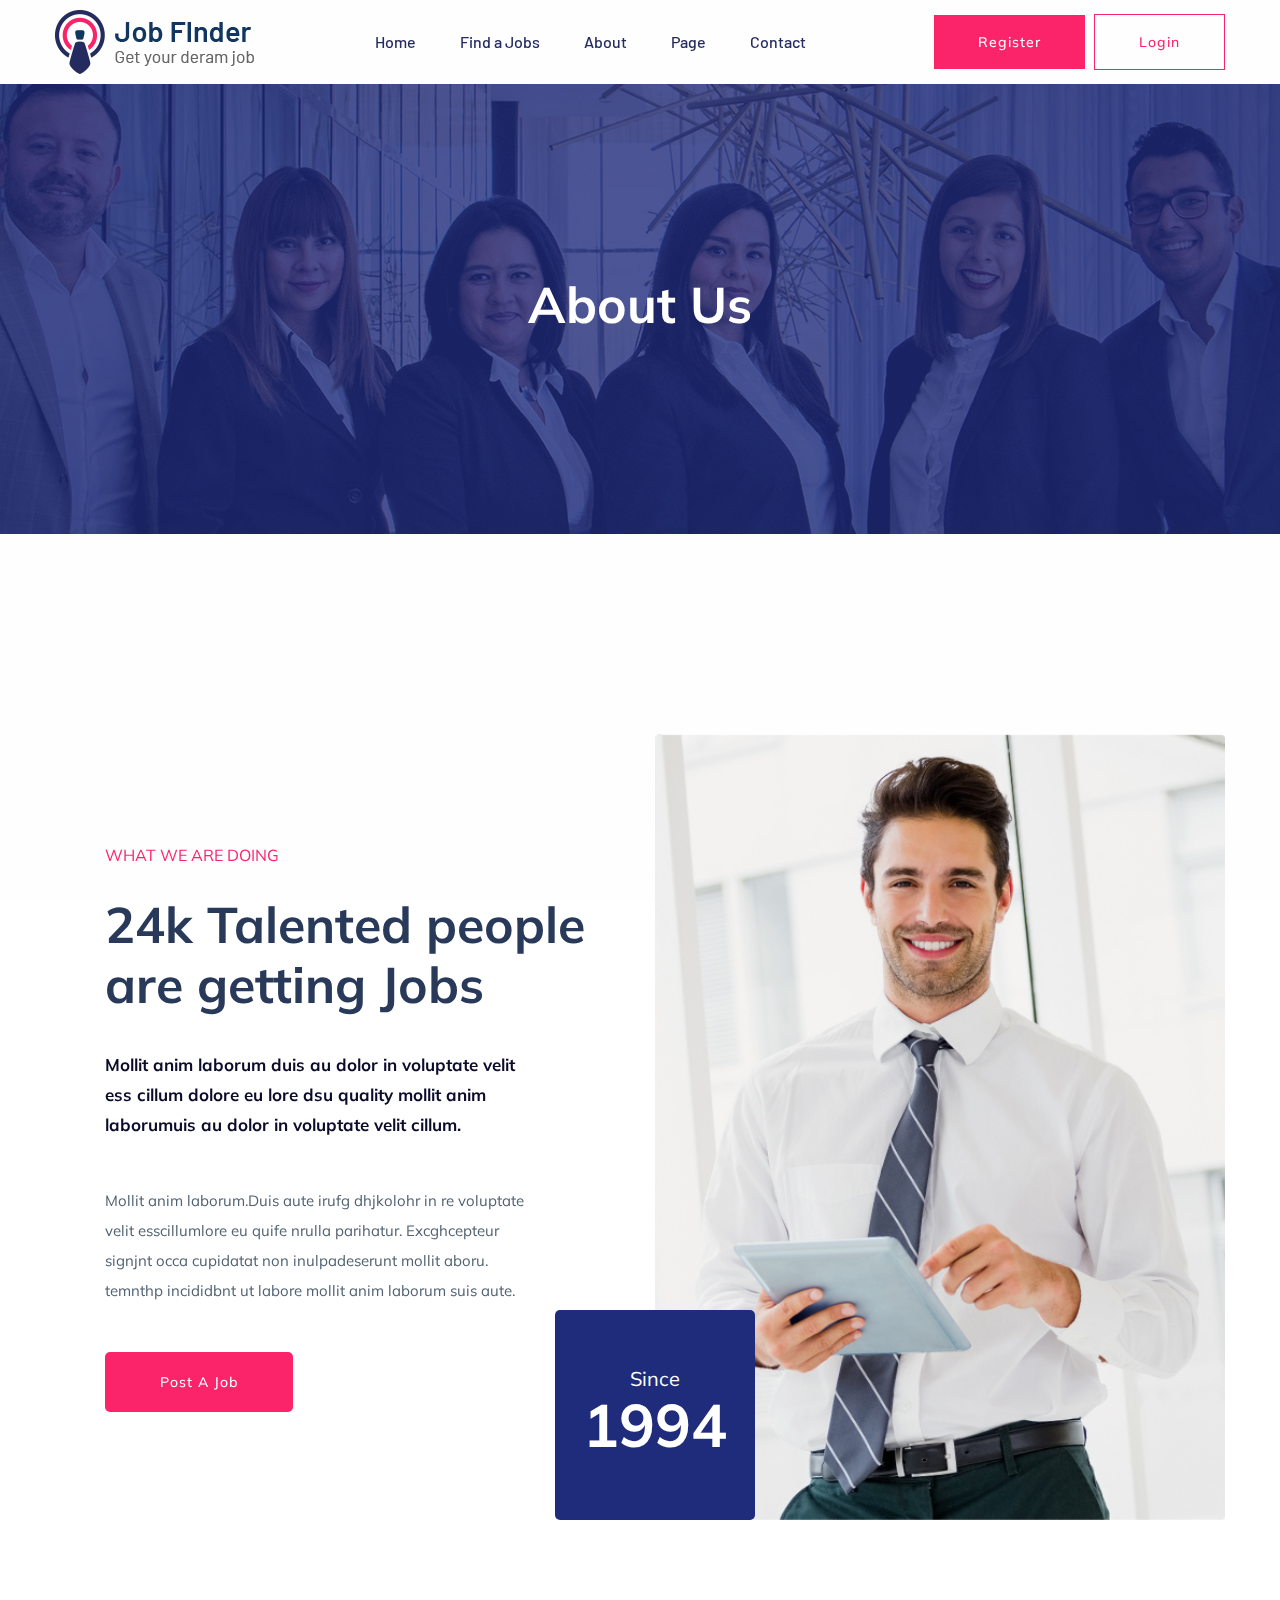
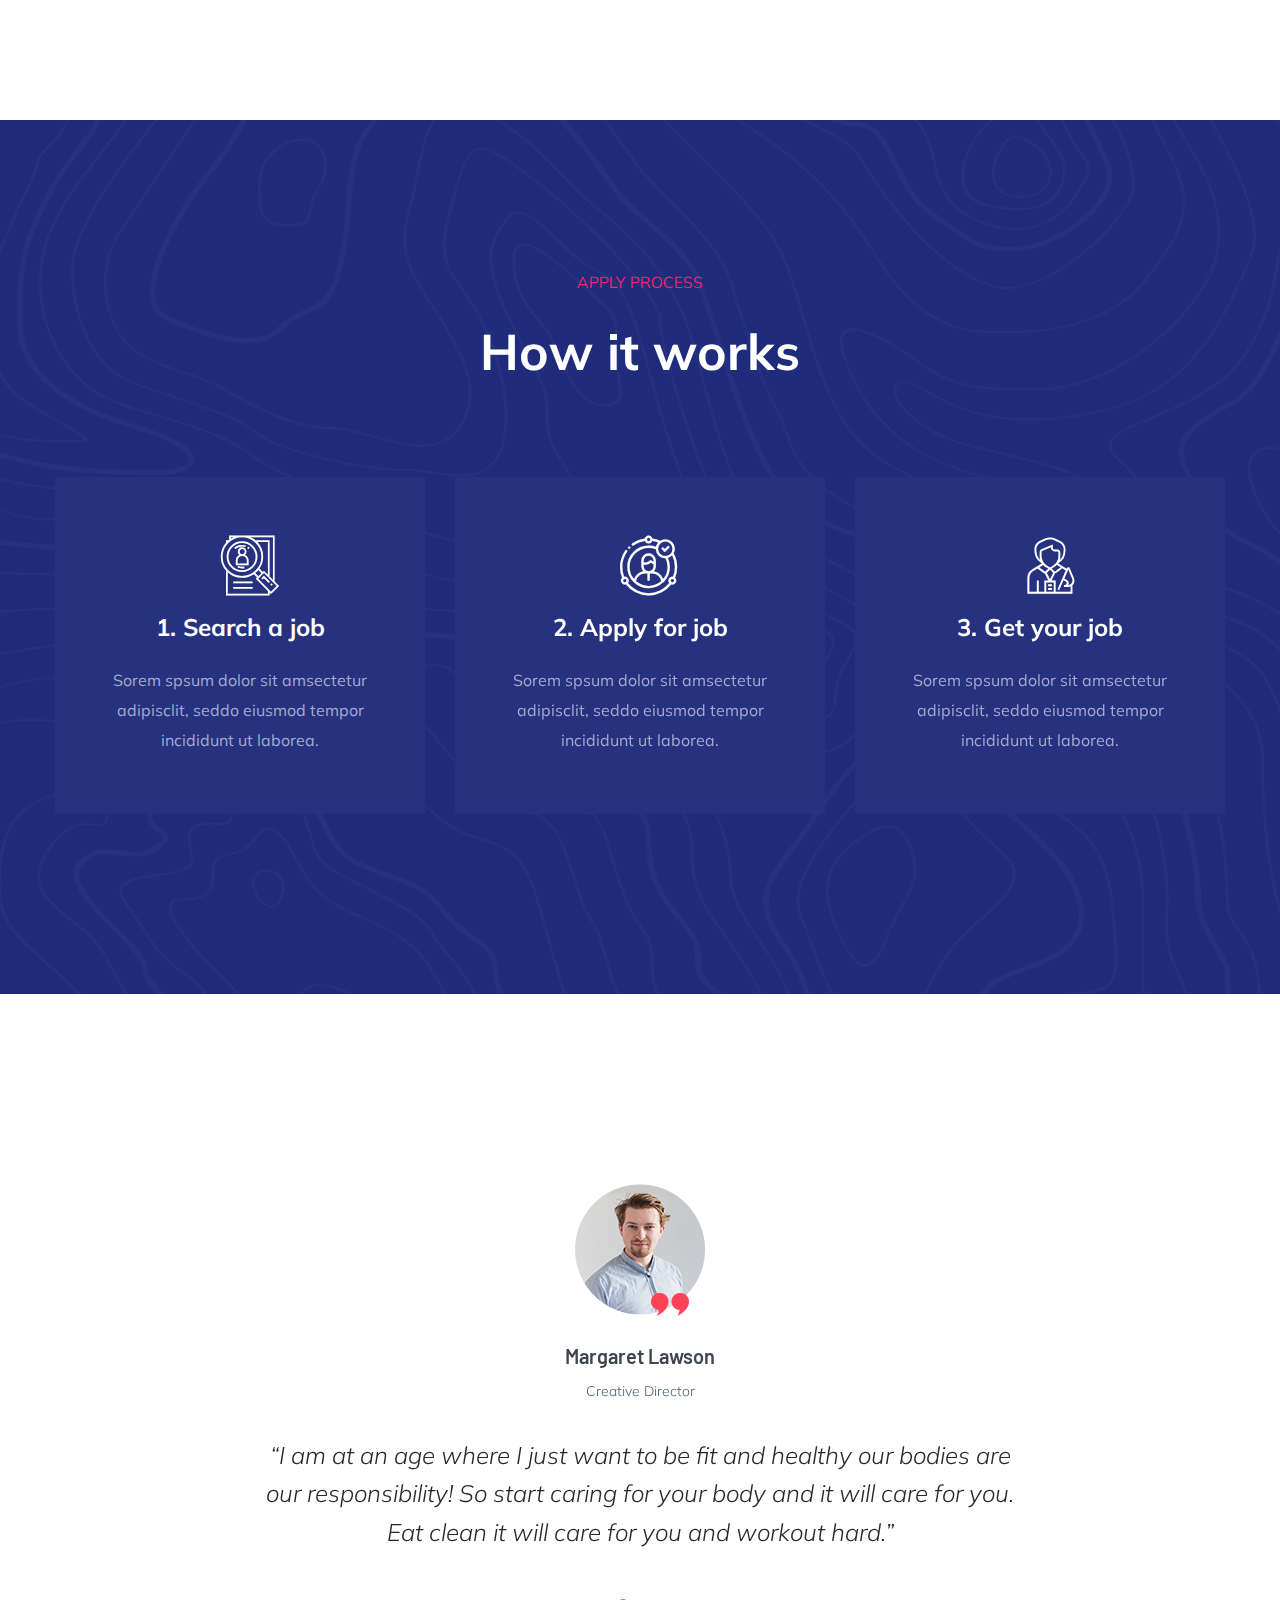
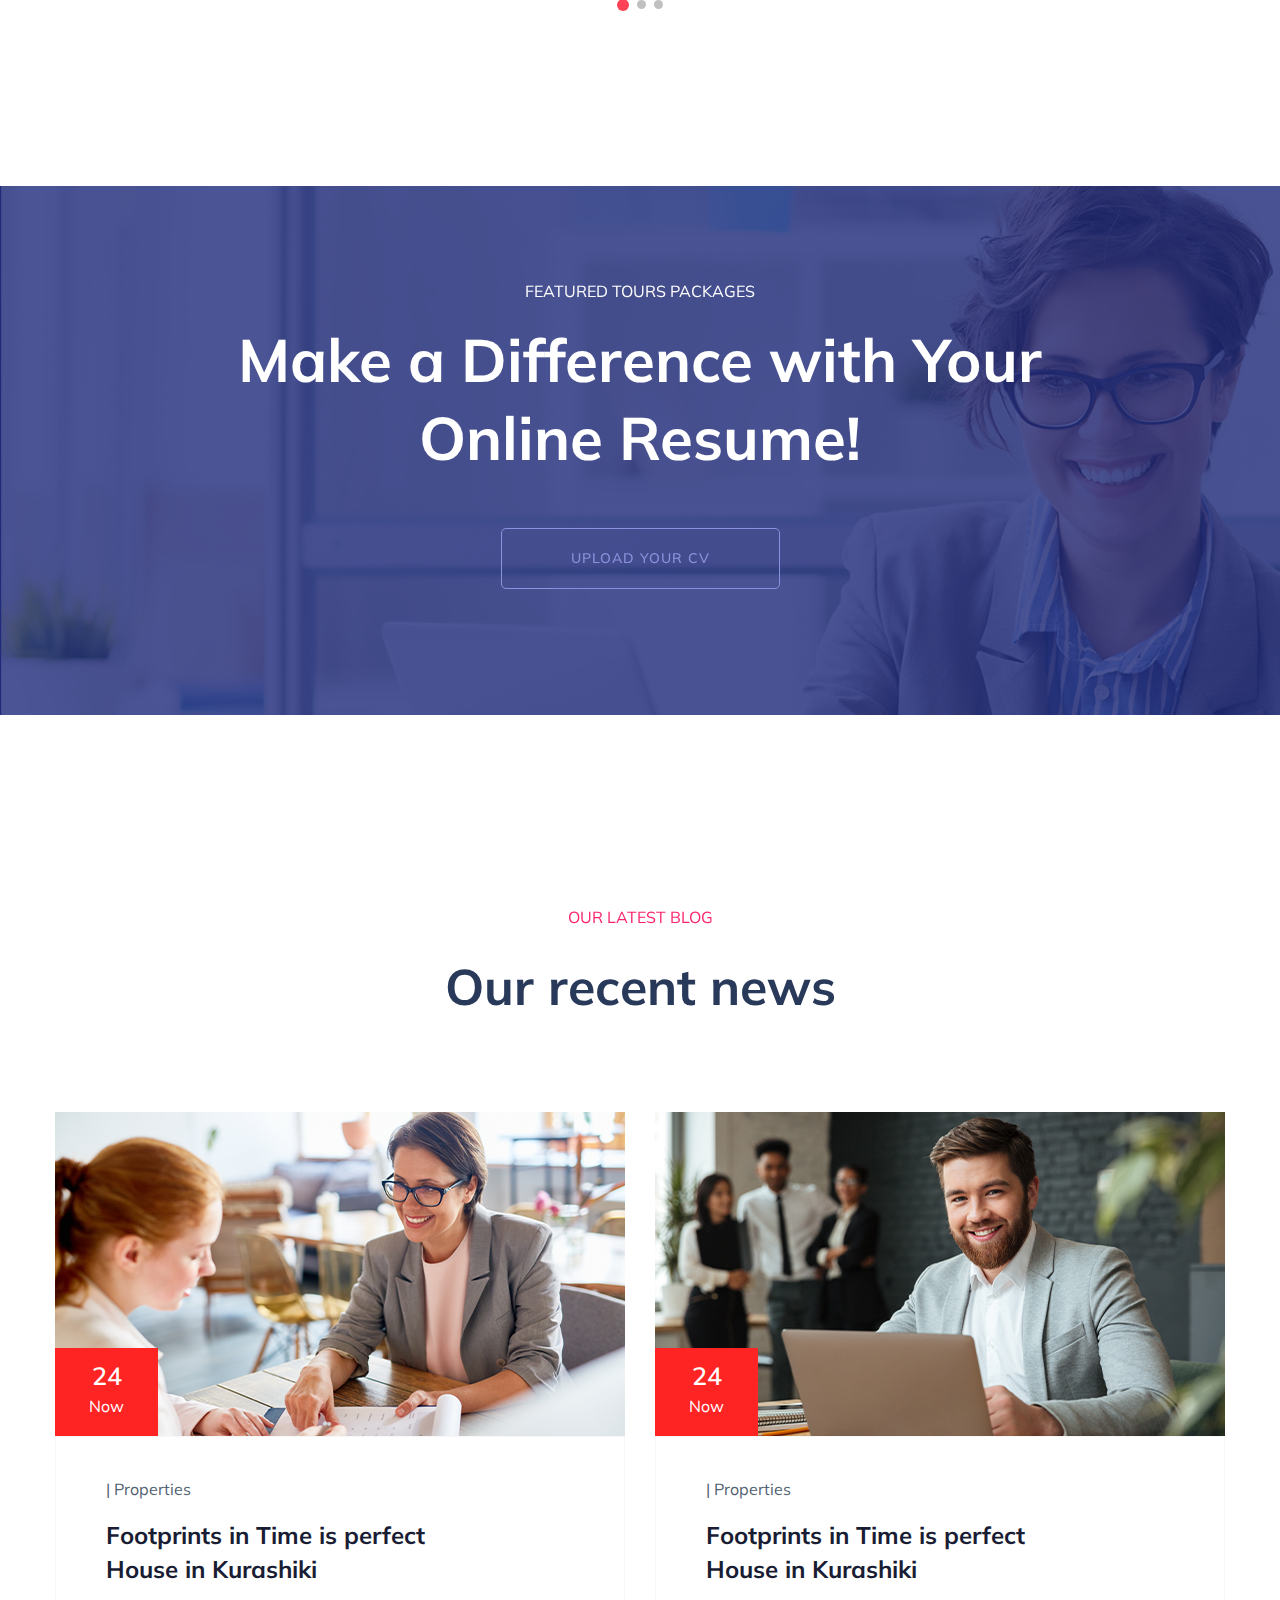
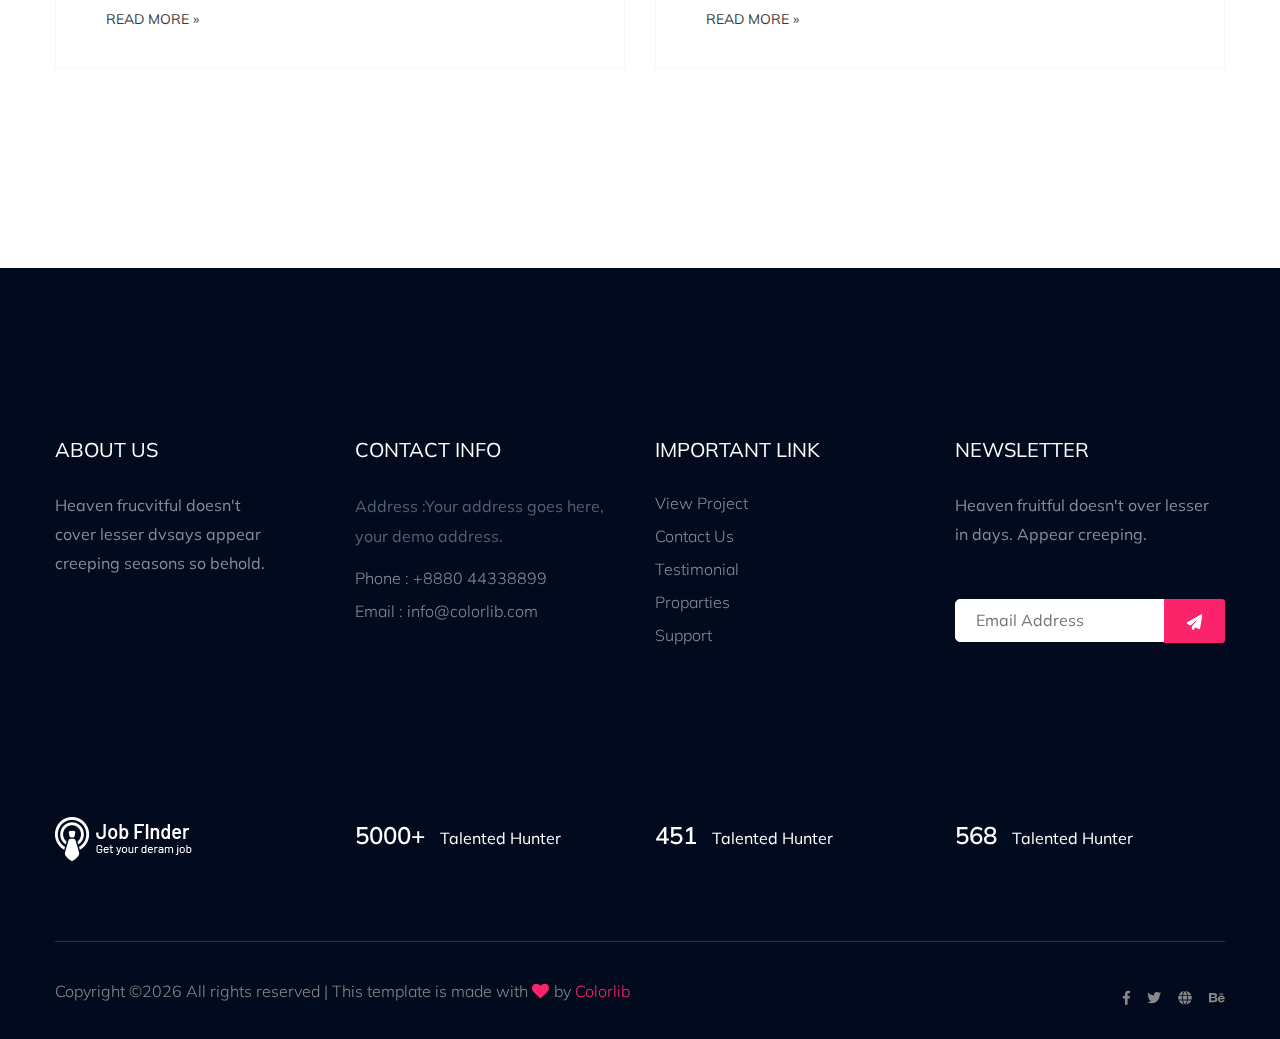
==== commit 9067ba72: "added registration and authorization pages" ====
--- a/about.html
+++ b/about.html
@@ -72,9 +72,9 @@
                                 </div>          
                                 <!-- Header-btn -->
                                 <div class="header-btn d-none f-right d-lg-block">
-                                    <a href="#" class="btn head-btn1">Register</a>
-                                    <a href="#" class="btn head-btn2">Login</a>
-                                </div>
+                                    <a href="./registration.html" class="btn head-btn1">Register</a>
+                                    <a href="./authorization.html" class="btn head-btn2">Login</a>
+                                  </div>
                             </div>
                         </div>
                         <!-- Mobile Menu -->
@@ -490,6 +490,7 @@
 		<!-- Jquery Plugins, main Jquery -->	
         <script src="./assets/js/plugins.js"></script>
         <script src="./assets/js/main.js"></script>
-        
+        <script src="./js/main.js"></script>
+
     </body>
 </html>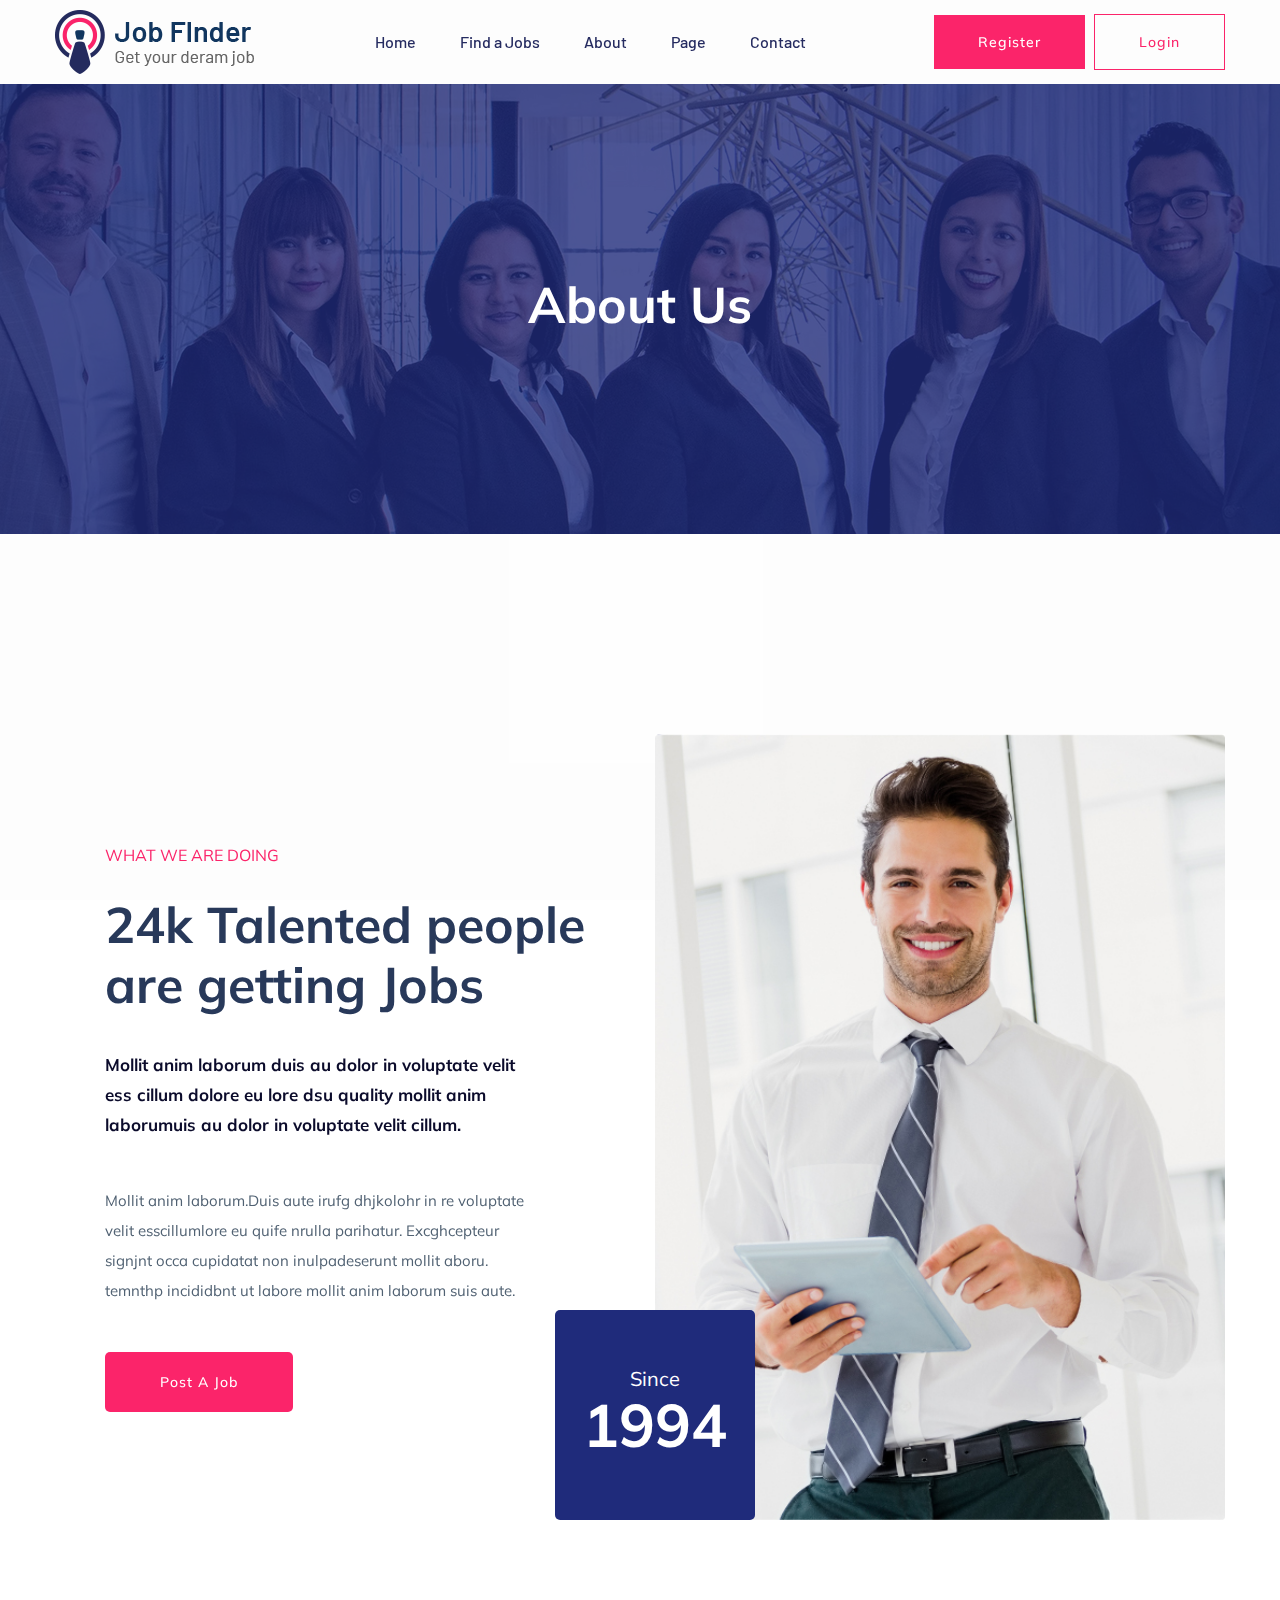
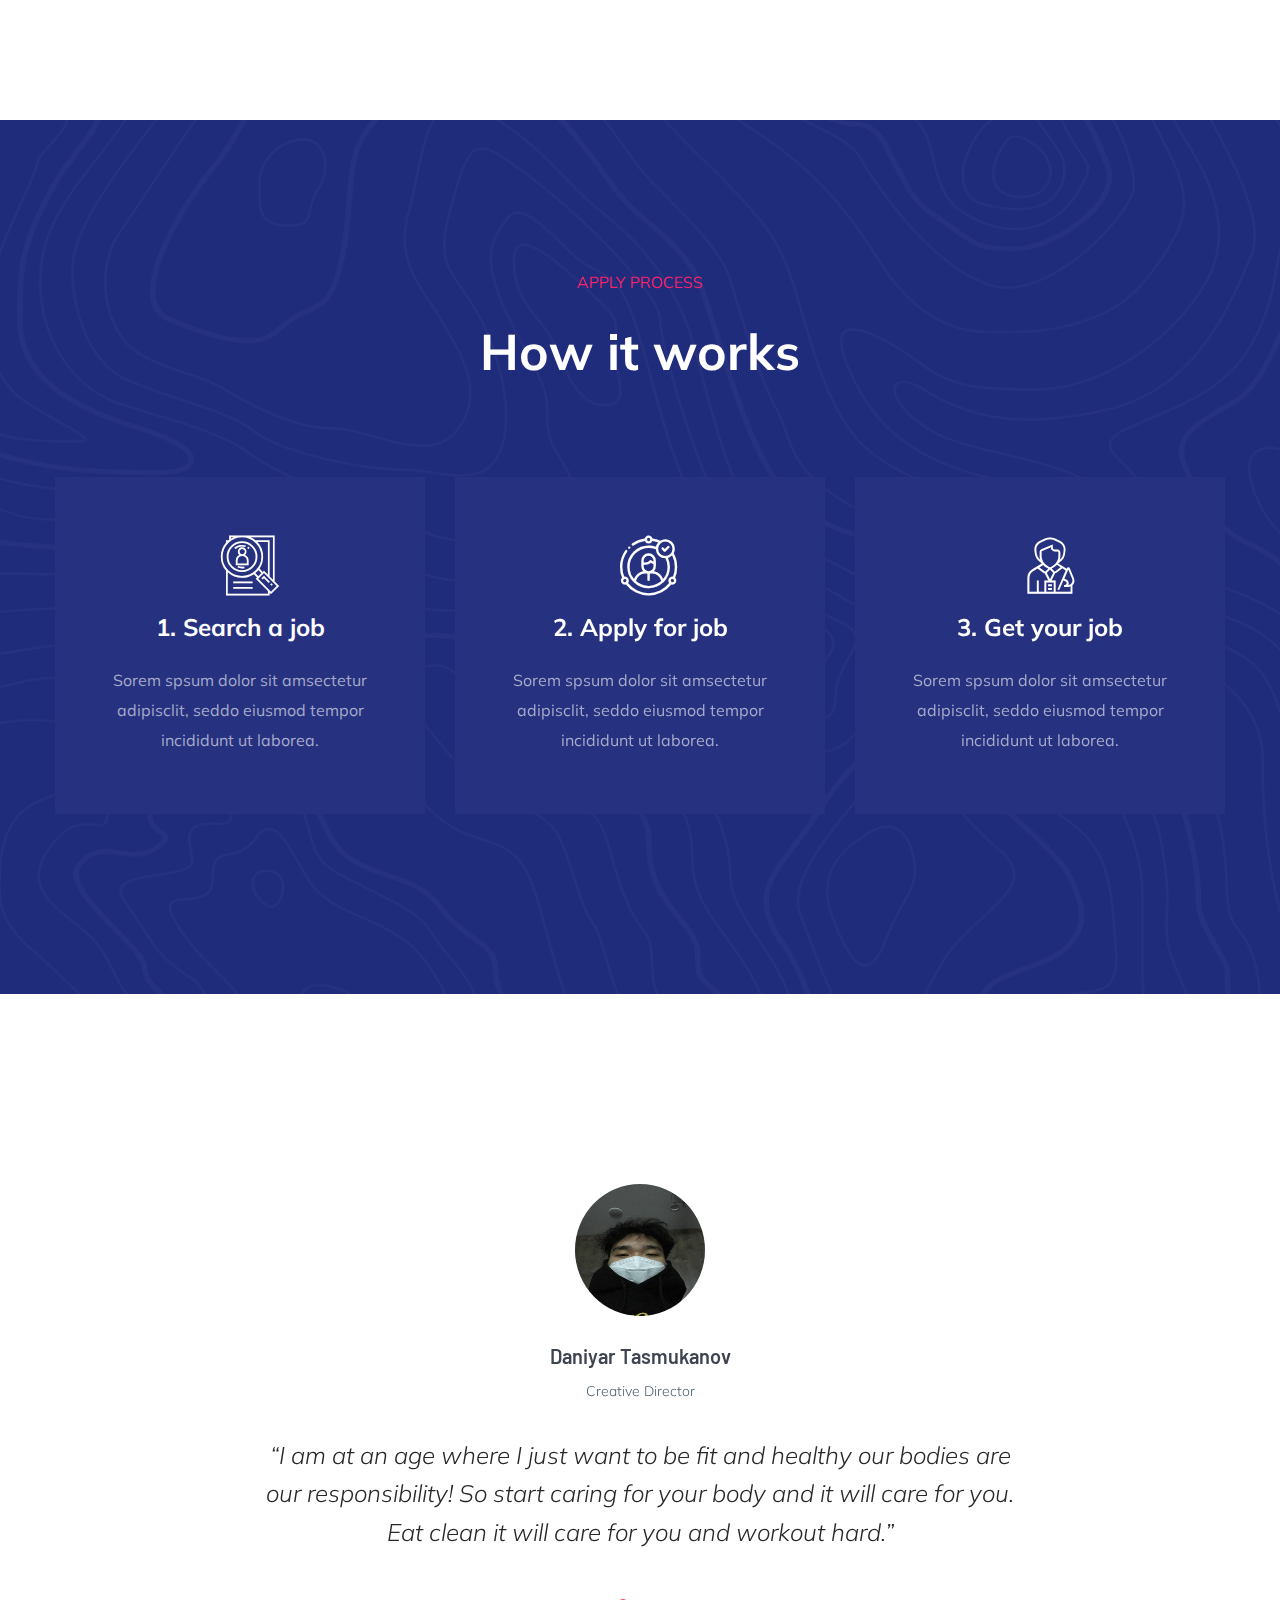
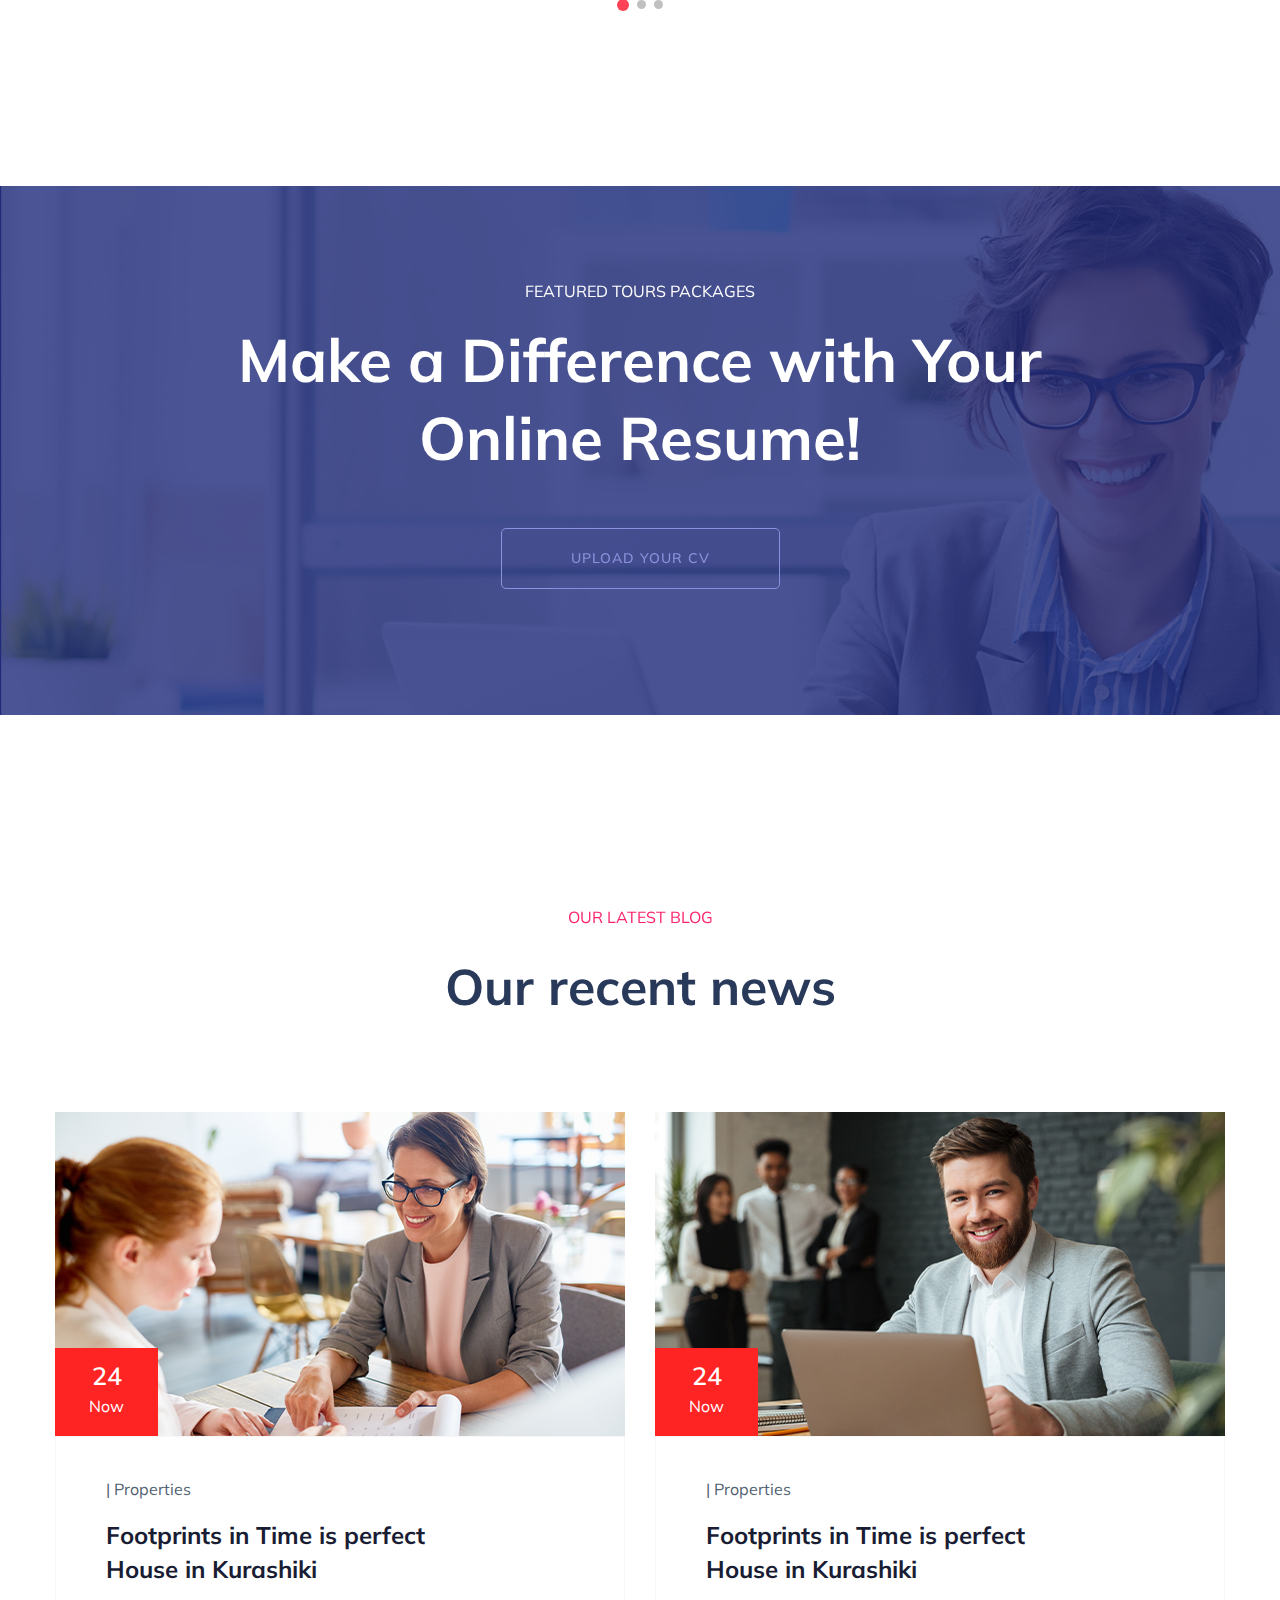
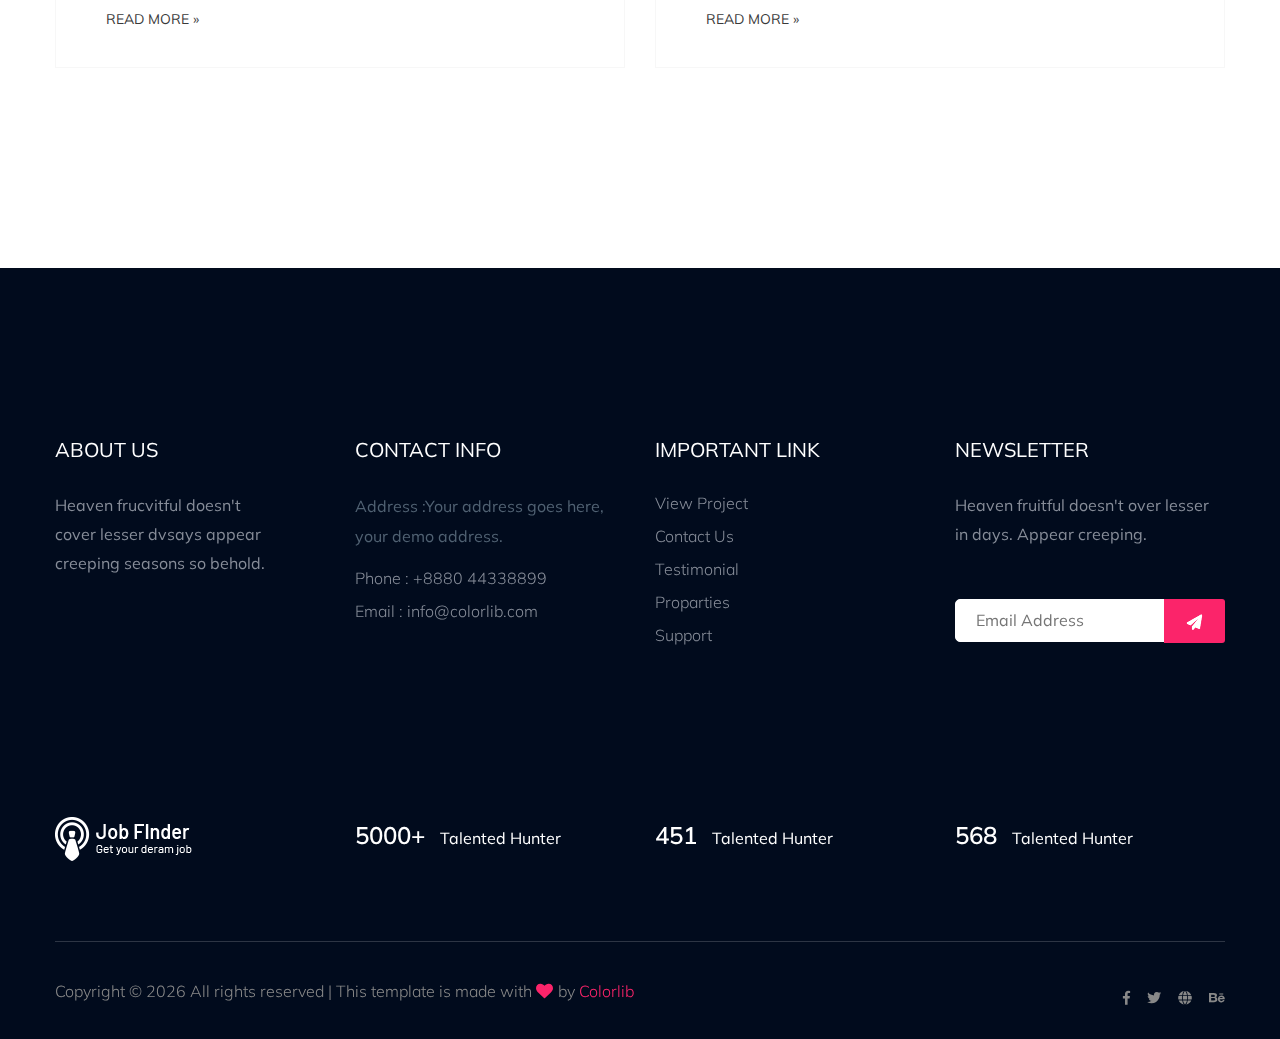
==== commit 63b00a42: "changes in about" ====
--- a/about.html
+++ b/about.html
@@ -1,30 +1,35 @@
 <!doctype html>
 <html class="no-js" lang="zxx">
-    <head>
-        <meta charset="utf-8">
-        <meta http-equiv="x-ua-compatible" content="ie=edge">
-        <title>Job board HTML-5 Template </title>
-        <meta name="description" content="">
-        <meta name="viewport" content="width=device-width, initial-scale=1">
-        <link rel="manifest" href="site.webmanifest">
-		<link rel="shortcut icon" type="image/x-icon" href="assets/img/favicon.ico">
-
-		<!-- CSS here -->
-            <link rel="stylesheet" href="assets/css/bootstrap.min.css">
-            <link rel="stylesheet" href="assets/css/owl.carousel.min.css">
-            <link rel="stylesheet" href="assets/css/flaticon.css">
-            <link rel="stylesheet" href="assets/css/price_rangs.css">
-            <link rel="stylesheet" href="assets/css/slicknav.css">
-            <link rel="stylesheet" href="assets/css/animate.min.css">
-            <link rel="stylesheet" href="assets/css/magnific-popup.css">
-            <link rel="stylesheet" href="assets/css/fontawesome-all.min.css">
-            <link rel="stylesheet" href="assets/css/themify-icons.css">
-            <link rel="stylesheet" href="assets/css/slick.css">
-            <link rel="stylesheet" href="assets/css/nice-select.css">
-            <link rel="stylesheet" href="assets/css/style.css">
-   </head>
-
-   <body>
+
+<head>
+    <meta charset="utf-8">
+    <meta http-equiv="x-ua-compatible" content="ie=edge">
+    <title>Job board HTML-5 Template </title>
+    <meta name="description" content="">
+    <meta name="viewport" content="width=device-width, initial-scale=1">
+    <link rel="manifest" href="site.webmanifest">
+    <link rel="shortcut icon" type="image/x-icon" href="assets/img/favicon.ico">
+    <link rel="apple-touch-icon" sizes="180x180" href="./assets/favicon/apple-touch-icon.png">
+    <link rel="icon" type="image/png" sizes="32x32" href="./assets/favicon/favicon-32x32.png">
+    <link rel="icon" type="image/png" sizes="16x16" href="./assets/favicon/favicon-16x16.png">
+    <link rel="manifest" href="./assets/favicon/site.webmanifest">
+    <!-- CSS here -->
+    <link rel="stylesheet" href="assets/css/bootstrap.min.css">
+    <link rel="stylesheet" href="assets/css/owl.carousel.min.css">
+    <link rel="stylesheet" href="assets/css/flaticon.css">
+    <link rel="stylesheet" href="assets/css/price_rangs.css">
+    <link rel="stylesheet" href="assets/css/slicknav.css">
+    <link rel="stylesheet" href="assets/css/animate.min.css">
+    <link rel="stylesheet" href="assets/css/magnific-popup.css">
+    <link rel="stylesheet" href="assets/css/fontawesome-all.min.css">
+    <link rel="stylesheet" href="assets/css/themify-icons.css">
+    <link rel="stylesheet" href="assets/css/slick.css">
+    <link rel="stylesheet" href="assets/css/nice-select.css">
+    <link rel="stylesheet" href="assets/css/style.css">
+
+</head>
+
+<body>
     <!-- Preloader Start -->
     <div id="preloader-active">
         <div class="preloader d-flex align-items-center justify-content-center">
@@ -39,15 +44,15 @@
     <!-- Preloader Start -->
     <header>
         <!-- Header Start -->
-       <div class="header-area header-transparrent">
-           <div class="headder-top header-sticky">
+        <div class="header-area header-transparrent">
+            <div class="headder-top header-sticky">
                 <div class="container">
                     <div class="row align-items-center">
                         <div class="col-lg-3 col-md-2">
                             <!-- Logo -->
                             <div class="logo">
                                 <a href="index.html"><img src="assets/img/logo/logo.png" alt=""></a>
-                            </div>  
+                            </div>
                         </div>
                         <div class="col-lg-9 col-md-9">
                             <div class="menu-wrapper">
@@ -69,12 +74,12 @@
                                             <li><a href="contact.html">Contact</a></li>
                                         </ul>
                                     </nav>
-                                </div>          
+                                </div>
                                 <!-- Header-btn -->
                                 <div class="header-btn d-none f-right d-lg-block">
                                     <a href="./registration.html" class="btn head-btn1">Register</a>
                                     <a href="./authorization.html" class="btn head-btn2">Login</a>
-                                  </div>
+                                </div>
                             </div>
                         </div>
                         <!-- Mobile Menu -->
@@ -83,25 +88,26 @@
                         </div>
                     </div>
                 </div>
-           </div>
-       </div>
+            </div>
+        </div>
         <!-- Header End -->
     </header>
     <main>
 
         <!-- Hero Area Start-->
         <div class="slider-area ">
-        <div class="single-slider section-overly slider-height2 d-flex align-items-center" data-background="assets/img/hero/about.jpg">
-            <div class="container">
-                <div class="row">
-                    <div class="col-xl-12">
-                        <div class="hero-cap text-center">
-                            <h2>About us</h2>
-                        </div>
-                    </div>
-                </div>
-            </div>
-        </div>
+            <div class="single-slider section-overly slider-height2 d-flex align-items-center"
+                data-background="assets/img/hero/about.jpg">
+                <div class="container">
+                    <div class="row">
+                        <div class="col-xl-12">
+                            <div class="hero-cap text-center">
+                                <h2>About us</h2>
+                            </div>
+                        </div>
+                    </div>
+                </div>
+            </div>
         </div>
         <!-- Hero Area End -->
         <!-- Support Company Start-->
@@ -116,8 +122,12 @@
                                 <h2>24k Talented people are getting Jobs</h2>
                             </div>
                             <div class="support-caption">
-                                <p class="pera-top">Mollit anim laborum duis au dolor in voluptate velit ess cillum dolore eu lore dsu quality mollit anim laborumuis au dolor in voluptate velit cillum.</p>
-                                <p>Mollit anim laborum.Duis aute irufg dhjkolohr in re voluptate velit esscillumlore eu quife nrulla parihatur. Excghcepteur signjnt occa cupidatat non inulpadeserunt mollit aboru. temnthp incididbnt ut labore mollit anim laborum suis aute.</p>
+                                <p class="pera-top">Mollit anim laborum duis au dolor in voluptate velit ess cillum
+                                    dolore eu lore dsu quality mollit anim laborumuis au dolor in voluptate velit
+                                    cillum.</p>
+                                <p>Mollit anim laborum.Duis aute irufg dhjkolohr in re voluptate velit esscillumlore eu
+                                    quife nrulla parihatur. Excghcepteur signjnt occa cupidatat non inulpadeserunt
+                                    mollit aboru. temnthp incididbnt ut labore mollit anim laborum suis aute.</p>
                                 <a href="about.html" class="btn post-btn">Post a job</a>
                             </div>
                         </div>
@@ -156,7 +166,8 @@
                             </div>
                             <div class="process-cap">
                                 <h5>1. Search a job</h5>
-                            <p>Sorem spsum dolor sit amsectetur adipisclit, seddo eiusmod tempor incididunt ut laborea.</p>
+                                <p>Sorem spsum dolor sit amsectetur adipisclit, seddo eiusmod tempor incididunt ut
+                                    laborea.</p>
                             </div>
                         </div>
                     </div>
@@ -167,7 +178,8 @@
                             </div>
                             <div class="process-cap">
                                 <h5>2. Apply for job</h5>
-                            <p>Sorem spsum dolor sit amsectetur adipisclit, seddo eiusmod tempor incididunt ut laborea.</p>
+                                <p>Sorem spsum dolor sit amsectetur adipisclit, seddo eiusmod tempor incididunt ut
+                                    laborea.</p>
                             </div>
                         </div>
                     </div>
@@ -178,7 +190,8 @@
                             </div>
                             <div class="process-cap">
                                 <h5>3. Get your job</h5>
-                            <p>Sorem spsum dolor sit amsectetur adipisclit, seddo eiusmod tempor incididunt ut laborea.</p>
+                                <p>Sorem spsum dolor sit amsectetur adipisclit, seddo eiusmod tempor incididunt ut
+                                    laborea.</p>
                             </div>
                         </div>
                     </div>
@@ -200,13 +213,15 @@
                                     <!-- founder -->
                                     <div class="testimonial-founder  ">
                                         <div class="founder-img mb-30">
-                                            <img src="assets/img/testmonial/testimonial-founder.png" alt="">
-                                            <span>Margaret Lawson</span>
+                                            <img src="assets/img/testmonial/danik.jpg"  style="border-radius:50%; width: 130px; height: 132px; " alt="">
+                                            <span>Daniyar Tasmukanov</span>
                                             <p>Creative Director</p>
                                         </div>
                                     </div>
                                     <div class="testimonial-top-cap">
-                                        <p>“I am at an age where I just want to be fit and healthy our bodies are our responsibility! So start caring for your body and it will care for you. Eat clean it will care for you and workout hard.”</p>
+                                        <p>“I am at an age where I just want to be fit and healthy our bodies are our
+                                            responsibility! So start caring for your body and it will care for you. Eat
+                                            clean it will care for you and workout hard.”</p>
                                     </div>
                                 </div>
                             </div>
@@ -217,13 +232,15 @@
                                     <!-- founder -->
                                     <div class="testimonial-founder  ">
                                         <div class="founder-img mb-30">
-                                            <img src="assets/img/testmonial/testimonial-founder.png" alt="">
-                                            <span>Margaret Lawson</span>
-                                            <p>Creative Director</p>
+                                            <img src="assets/img/testmonial/karina.jpg" style="width: 130px; height: 132px; border-radius: 50%;" alt="">
+                                            <span>Karina Seminderova</span>
+                                            <p>Marketing Director</p>
                                         </div>
                                     </div>
                                     <div class="testimonial-top-cap">
-                                        <p>“I am at an age where I just want to be fit and healthy our bodies are our responsibility! So start caring for your body and it will care for you. Eat clean it will care for you and workout hard.”</p>
+                                        <p>“I am at an age where I just want to be fit and healthy our bodies are our
+                                            responsibility! So start caring for your body and it will care for you. Eat
+                                            clean it will care for you and workout hard.”</p>
                                     </div>
                                 </div>
                             </div>
@@ -234,13 +251,15 @@
                                     <!-- founder -->
                                     <div class="testimonial-founder  ">
                                         <div class="founder-img mb-30">
-                                            <img src="assets/img/testmonial/testimonial-founder.png" alt="">
-                                            <span>Margaret Lawson</span>
-                                            <p>Creative Director</p>
+                                            <img src="assets/img/testmonial/ahmar.jpg" style="width: 130px; height: 132px; border-radius: 50%;" alt="">
+                                            <span>Ahmar Kakimov</span>
+                                            <p>Bot</p>
                                         </div>
                                     </div>
                                     <div class="testimonial-top-cap">
-                                        <p>“I am at an age where I just want to be fit and healthy our bodies are our responsibility! So start caring for your body and it will care for you. Eat clean it will care for you and workout hard.”</p>
+                                        <p>“I am at an age where I just want to be fit and healthy our bodies are our
+                                            responsibility! So start caring for your body and it will care for you. Eat
+                                            clean it will care for you and workout hard.”</p>
                                     </div>
                                 </div>
                             </div>
@@ -251,7 +270,7 @@
         </div>
         <!-- Testimonial End -->
         <!-- Online CV Area Start -->
-        <div class="online-cv cv-bg section-overly pt-90 pb-120"  data-background="assets/img/gallery/cv_bg.jpg">
+        <div class="online-cv cv-bg section-overly pt-90 pb-120" data-background="assets/img/gallery/cv_bg.jpg">
             <div class="container">
                 <div class="row justify-content-center">
                     <div class="col-xl-10">
@@ -265,7 +284,7 @@
             </div>
         </div>
         <!-- Online CV Area End-->
-    
+
         <!-- Blog Area Start -->
         <div class="home-blog-area blog-h-padding">
             <div class="container">
@@ -291,8 +310,9 @@
                                     </div>
                                 </div>
                                 <div class="blog-cap">
-                                    <p>|   Properties</p>
-                                    <h3><a href="single-blog.html">Footprints in Time is perfect House in Kurashiki</a></h3>
+                                    <p>| Properties</p>
+                                    <h3><a href="single-blog.html">Footprints in Time is perfect House in Kurashiki</a>
+                                    </h3>
                                     <a href="#" class="more-btn">Read more »</a>
                                 </div>
                             </div>
@@ -310,8 +330,9 @@
                                     </div>
                                 </div>
                                 <div class="blog-cap">
-                                    <p>|   Properties</p>
-                                    <h3><a href="single-blog.html">Footprints in Time is perfect House in Kurashiki</a></h3>
+                                    <p>| Properties</p>
+                                    <h3><a href="single-blog.html">Footprints in Time is perfect House in Kurashiki</a>
+                                    </h3>
                                     <a href="#" class="more-btn">Read more »</a>
                                 </div>
                             </div>
@@ -329,17 +350,18 @@
             <div class="container">
                 <div class="row d-flex justify-content-between">
                     <div class="col-xl-3 col-lg-3 col-md-4 col-sm-6">
-                       <div class="single-footer-caption mb-50">
-                         <div class="single-footer-caption mb-30">
-                             <div class="footer-tittle">
-                                 <h4>About Us</h4>
-                                 <div class="footer-pera">
-                                     <p>Heaven frucvitful doesn't cover lesser dvsays appear creeping seasons so behold.</p>
-                                </div>
-                             </div>
-                         </div>
-
-                       </div>
+                        <div class="single-footer-caption mb-50">
+                            <div class="single-footer-caption mb-30">
+                                <div class="footer-tittle">
+                                    <h4>About Us</h4>
+                                    <div class="footer-pera">
+                                        <p>Heaven frucvitful doesn't cover lesser dvsays appear creeping seasons so
+                                            behold.</p>
+                                    </div>
+                                </div>
+                            </div>
+
+                        </div>
                     </div>
                     <div class="col-xl-3 col-lg-3 col-md-4 col-sm-5">
                         <div class="single-footer-caption mb-50">
@@ -347,8 +369,8 @@
                                 <h4>Contact Info</h4>
                                 <ul>
                                     <li>
-                                    <p>Address :Your address goes
-                                        here, your demo address.</p>
+                                        <p>Address :Your address goes
+                                            here, your demo address.</p>
                                     </li>
                                     <li><a href="#">Phone : +8880 44338899</a></li>
                                     <li><a href="#">Email : info@colorlib.com</a></li>
@@ -376,121 +398,129 @@
                             <div class="footer-tittle">
                                 <h4>Newsletter</h4>
                                 <div class="footer-pera footer-pera2">
-                                 <p>Heaven fruitful doesn't over lesser in days. Appear creeping.</p>
-                             </div>
-                             <!-- Form -->
-                             <div class="footer-form" >
-                                 <div id="mc_embed_signup">
-                                     <form target="_blank" action="https://spondonit.us12.list-manage.com/subscribe/post?u=1462626880ade1ac87bd9c93a&amp;id=92a4423d01"
-                                     method="get" class="subscribe_form relative mail_part">
-                                         <input type="email" name="email" id="newsletter-form-email" placeholder="Email Address"
-                                         class="placeholder hide-on-focus" onfocus="this.placeholder = ''"
-                                         onblur="this.placeholder = ' Email Address '">
-                                         <div class="form-icon">
-                                             <button type="submit" name="submit" id="newsletter-submit"
-                                             class="email_icon newsletter-submit button-contactForm"><img src="assets/img/icon/form.png" alt=""></button>
-                                         </div>
-                                         <div class="mt-10 info"></div>
-                                     </form>
-                                 </div>
-                             </div>
-                            </div>
-                        </div>
-                    </div>
-                </div>
-               <!--  -->
-               <div class="row footer-wejed justify-content-between">
-                       <div class="col-xl-3 col-lg-3 col-md-4 col-sm-6">
-                          <!-- logo -->
-                          <div class="footer-logo mb-20">
+                                    <p>Heaven fruitful doesn't over lesser in days. Appear creeping.</p>
+                                </div>
+                                <!-- Form -->
+                                <div class="footer-form">
+                                    <div id="mc_embed_signup">
+                                        <form target="_blank"
+                                            action="https://spondonit.us12.list-manage.com/subscribe/post?u=1462626880ade1ac87bd9c93a&amp;id=92a4423d01"
+                                            method="get" class="subscribe_form relative mail_part">
+                                            <input type="email" name="email" id="newsletter-form-email"
+                                                placeholder="Email Address" class="placeholder hide-on-focus"
+                                                onfocus="this.placeholder = ''"
+                                                onblur="this.placeholder = ' Email Address '">
+                                            <div class="form-icon">
+                                                <button type="submit" name="submit" id="newsletter-submit"
+                                                    class="email_icon newsletter-submit button-contactForm"><img
+                                                        src="assets/img/icon/form.png" alt=""></button>
+                                            </div>
+                                            <div class="mt-10 info"></div>
+                                        </form>
+                                    </div>
+                                </div>
+                            </div>
+                        </div>
+                    </div>
+                </div>
+                <!--  -->
+                <div class="row footer-wejed justify-content-between">
+                    <div class="col-xl-3 col-lg-3 col-md-4 col-sm-6">
+                        <!-- logo -->
+                        <div class="footer-logo mb-20">
                             <a href="index.html"><img src="assets/img/logo/logo2_footer.png" alt=""></a>
-                          </div>
-                       </div>
-                       <div class="col-xl-3 col-lg-3 col-md-4 col-sm-5">
+                        </div>
+                    </div>
+                    <div class="col-xl-3 col-lg-3 col-md-4 col-sm-5">
                         <div class="footer-tittle-bottom">
                             <span>5000+</span>
                             <p>Talented Hunter</p>
                         </div>
-                       </div>
-                       <div class="col-xl-3 col-lg-3 col-md-4 col-sm-5">
-                            <div class="footer-tittle-bottom">
-                                <span>451</span>
-                                <p>Talented Hunter</p>
-                            </div>
-                       </div>
-                       <div class="col-xl-3 col-lg-3 col-md-4 col-sm-5">
-                            <!-- Footer Bottom Tittle -->
-                            <div class="footer-tittle-bottom">
-                                <span>568</span>
-                                <p>Talented Hunter</p>
-                            </div>
-                       </div>
-               </div>
+                    </div>
+                    <div class="col-xl-3 col-lg-3 col-md-4 col-sm-5">
+                        <div class="footer-tittle-bottom">
+                            <span>451</span>
+                            <p>Talented Hunter</p>
+                        </div>
+                    </div>
+                    <div class="col-xl-3 col-lg-3 col-md-4 col-sm-5">
+                        <!-- Footer Bottom Tittle -->
+                        <div class="footer-tittle-bottom">
+                            <span>568</span>
+                            <p>Talented Hunter</p>
+                        </div>
+                    </div>
+                </div>
             </div>
         </div>
         <!-- footer-bottom area -->
         <div class="footer-bottom-area footer-bg">
             <div class="container">
                 <div class="footer-border">
-                     <div class="row d-flex justify-content-between align-items-center">
-                         <div class="col-xl-10 col-lg-10 ">
-                             <div class="footer-copy-right">
-                                 <p><!-- Link back to Colorlib can't be removed. Template is licensed under CC BY 3.0. -->
-  Copyright &copy;<script>document.write(new Date().getFullYear());</script> All rights reserved | This template is made with <i class="fa fa-heart" aria-hidden="true"></i> by <a href="https://colorlib.com" target="_blank">Colorlib</a>
-  <!-- Link back to Colorlib can't be removed. Template is licensed under CC BY 3.0. --></p>
-                             </div>
-                         </div>
-                         <div class="col-xl-2 col-lg-2">
-                             <div class="footer-social f-right">
-                                 <a href="#"><i class="fab fa-facebook-f"></i></a>
-                                 <a href="#"><i class="fab fa-twitter"></i></a>
-                                 <a href="#"><i class="fas fa-globe"></i></a>
-                                 <a href="#"><i class="fab fa-behance"></i></a>
-                             </div>
-                         </div>
-                     </div>
+                    <div class="row d-flex justify-content-between align-items-center">
+                        <div class="col-xl-10 col-lg-10 ">
+                            <div class="footer-copy-right">
+                                <p><!-- Link back to Colorlib can't be removed. Template is licensed under CC BY 3.0. -->
+                                    Copyright &copy;
+                                    <script>document.write(new Date().getFullYear());</script> All rights reserved |
+                                    This template is made with <i class="fa fa-heart" aria-hidden="true"></i> by <a
+                                        href="https://colorlib.com" target="_blank">Colorlib</a>
+                                    <!-- Link back to Colorlib can't be removed. Template is licensed under CC BY 3.0. -->
+                                </p>
+                            </div>
+                        </div>
+                        <div class="col-xl-2 col-lg-2">
+                            <div class="footer-social f-right">
+                                <a href="#"><i class="fab fa-facebook-f"></i></a>
+                                <a href="#"><i class="fab fa-twitter"></i></a>
+                                <a href="#"><i class="fas fa-globe"></i></a>
+                                <a href="#"><i class="fab fa-behance"></i></a>
+                            </div>
+                        </div>
+                    </div>
                 </div>
             </div>
         </div>
         <!-- Footer End-->
     </footer>
 
-	<!-- JS here -->
-	
-		<!-- All JS Custom Plugins Link Here here -->
-        <script src="./assets/js/vendor/modernizr-3.5.0.min.js"></script>
-		<!-- Jquery, Popper, Bootstrap -->
-		<script src="./assets/js/vendor/jquery-1.12.4.min.js"></script>
-        <script src="./assets/js/popper.min.js"></script>
-        <script src="./assets/js/bootstrap.min.js"></script>
-	    <!-- Jquery Mobile Menu -->
-        <script src="./assets/js/jquery.slicknav.min.js"></script>
-
-		<!-- Jquery Slick , Owl-Carousel Plugins -->
-        <script src="./assets/js/owl.carousel.min.js"></script>
-        <script src="./assets/js/slick.min.js"></script>
-        <script src="./assets/js/price_rangs.js"></script>
-		<!-- One Page, Animated-HeadLin -->
-        <script src="./assets/js/wow.min.js"></script>
-		<script src="./assets/js/animated.headline.js"></script>
-        <script src="./assets/js/jquery.magnific-popup.js"></script>
-
-		<!-- Scrollup, nice-select, sticky -->
-        <script src="./assets/js/jquery.scrollUp.min.js"></script>
-        <script src="./assets/js/jquery.nice-select.min.js"></script>
-		<script src="./assets/js/jquery.sticky.js"></script>
-        
-        <!-- contact js -->
-        <script src="./assets/js/contact.js"></script>
-        <script src="./assets/js/jquery.form.js"></script>
-        <script src="./assets/js/jquery.validate.min.js"></script>
-        <script src="./assets/js/mail-script.js"></script>
-        <script src="./assets/js/jquery.ajaxchimp.min.js"></script>
-        
-		<!-- Jquery Plugins, main Jquery -->	
-        <script src="./assets/js/plugins.js"></script>
-        <script src="./assets/js/main.js"></script>
-        <script src="./js/main.js"></script>
-
-    </body>
+    <!-- JS here -->
+
+    <!-- All JS Custom Plugins Link Here here -->
+    <script src="./assets/js/vendor/modernizr-3.5.0.min.js"></script>
+    <!-- Jquery, Popper, Bootstrap -->
+    <script src="./assets/js/vendor/jquery-1.12.4.min.js"></script>
+    <script src="./assets/js/popper.min.js"></script>
+    <script src="./assets/js/bootstrap.min.js"></script>
+    <!-- Jquery Mobile Menu -->
+    <script src="./assets/js/jquery.slicknav.min.js"></script>
+
+    <!-- Jquery Slick , Owl-Carousel Plugins -->
+    <script src="./assets/js/owl.carousel.min.js"></script>
+    <script src="./assets/js/slick.min.js"></script>
+    <script src="./assets/js/price_rangs.js"></script>
+    <!-- One Page, Animated-HeadLin -->
+    <script src="./assets/js/wow.min.js"></script>
+    <script src="./assets/js/animated.headline.js"></script>
+    <script src="./assets/js/jquery.magnific-popup.js"></script>
+
+    <!-- Scrollup, nice-select, sticky -->
+    <script src="./assets/js/jquery.scrollUp.min.js"></script>
+    <script src="./assets/js/jquery.nice-select.min.js"></script>
+    <script src="./assets/js/jquery.sticky.js"></script>
+
+    <!-- contact js -->
+    <script src="./assets/js/contact.js"></script>
+    <script src="./assets/js/jquery.form.js"></script>
+    <script src="./assets/js/jquery.validate.min.js"></script>
+    <script src="./assets/js/mail-script.js"></script>
+    <script src="./assets/js/jquery.ajaxchimp.min.js"></script>
+
+    <!-- Jquery Plugins, main Jquery -->
+    <script src="./assets/js/plugins.js"></script>
+    <script src="./assets/js/main.js"></script>
+    <script src="./js/main.js"></script>
+
+</body>
+
 </html>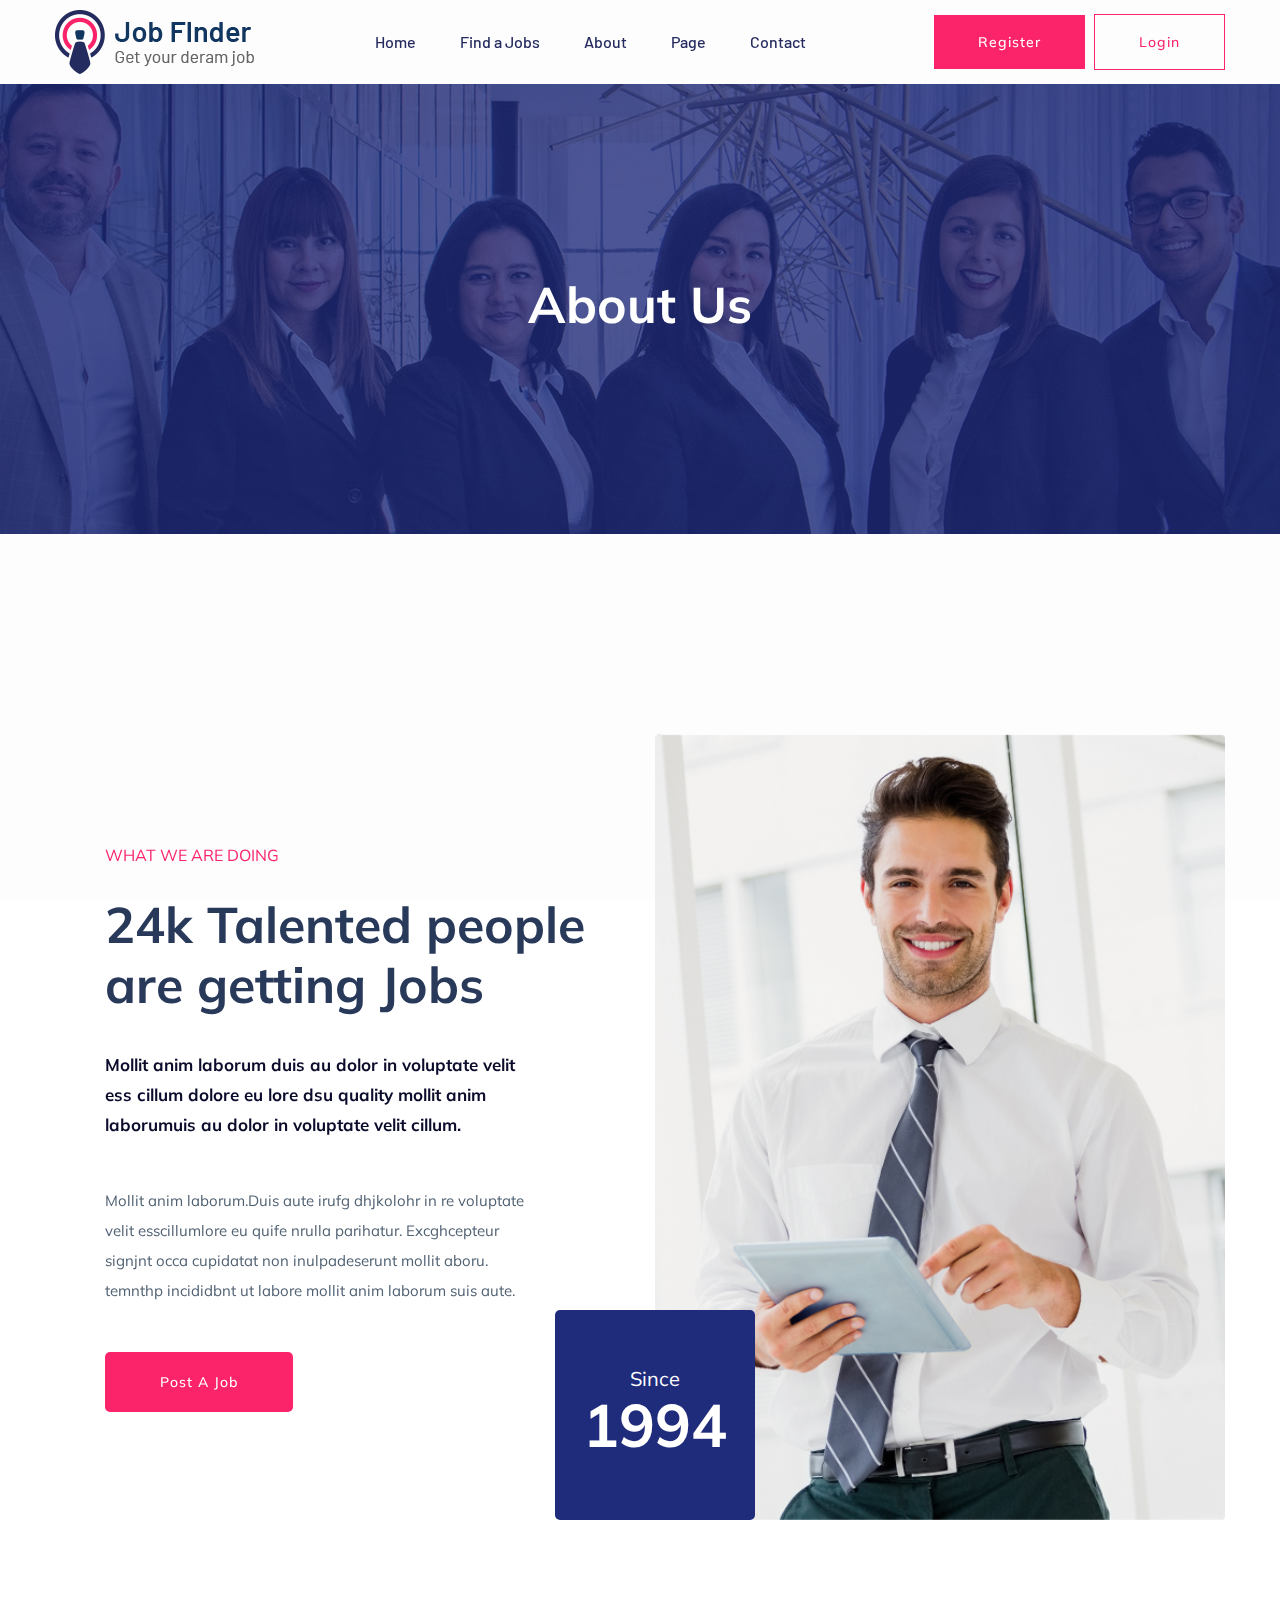
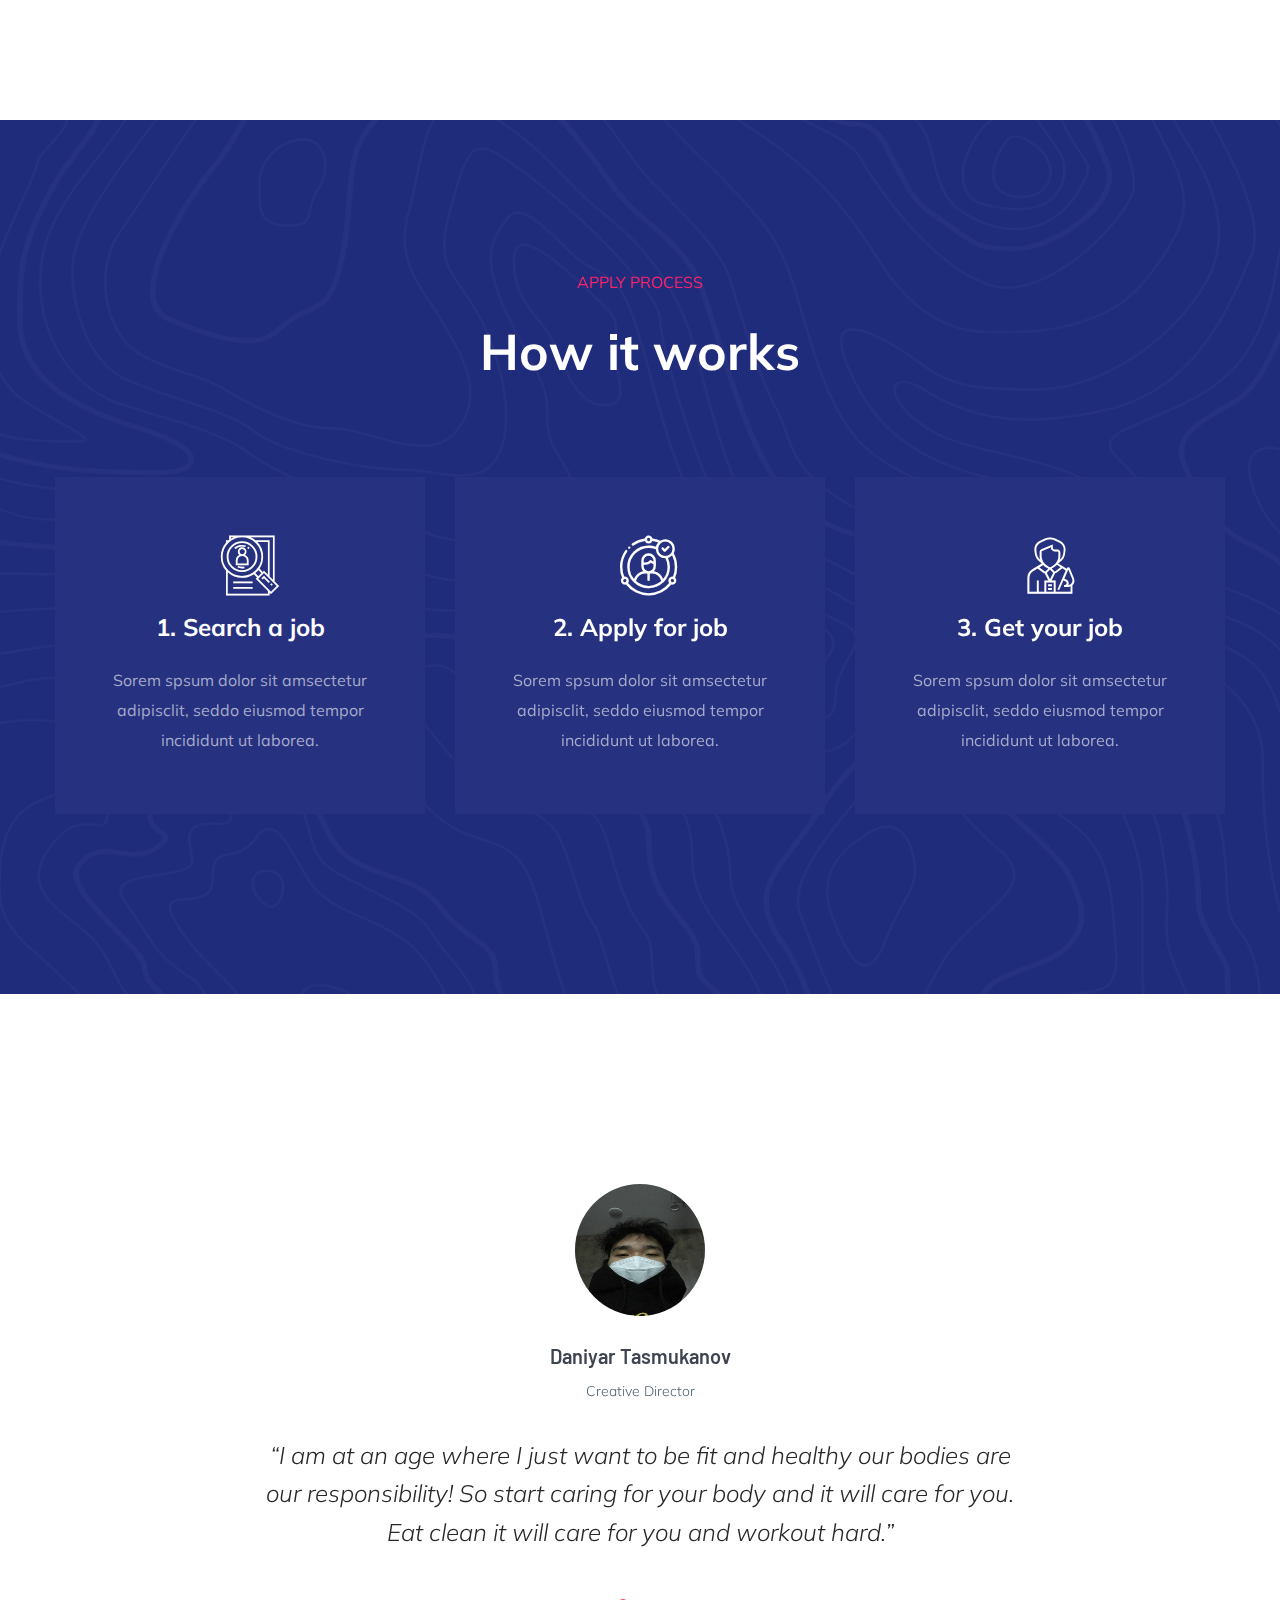
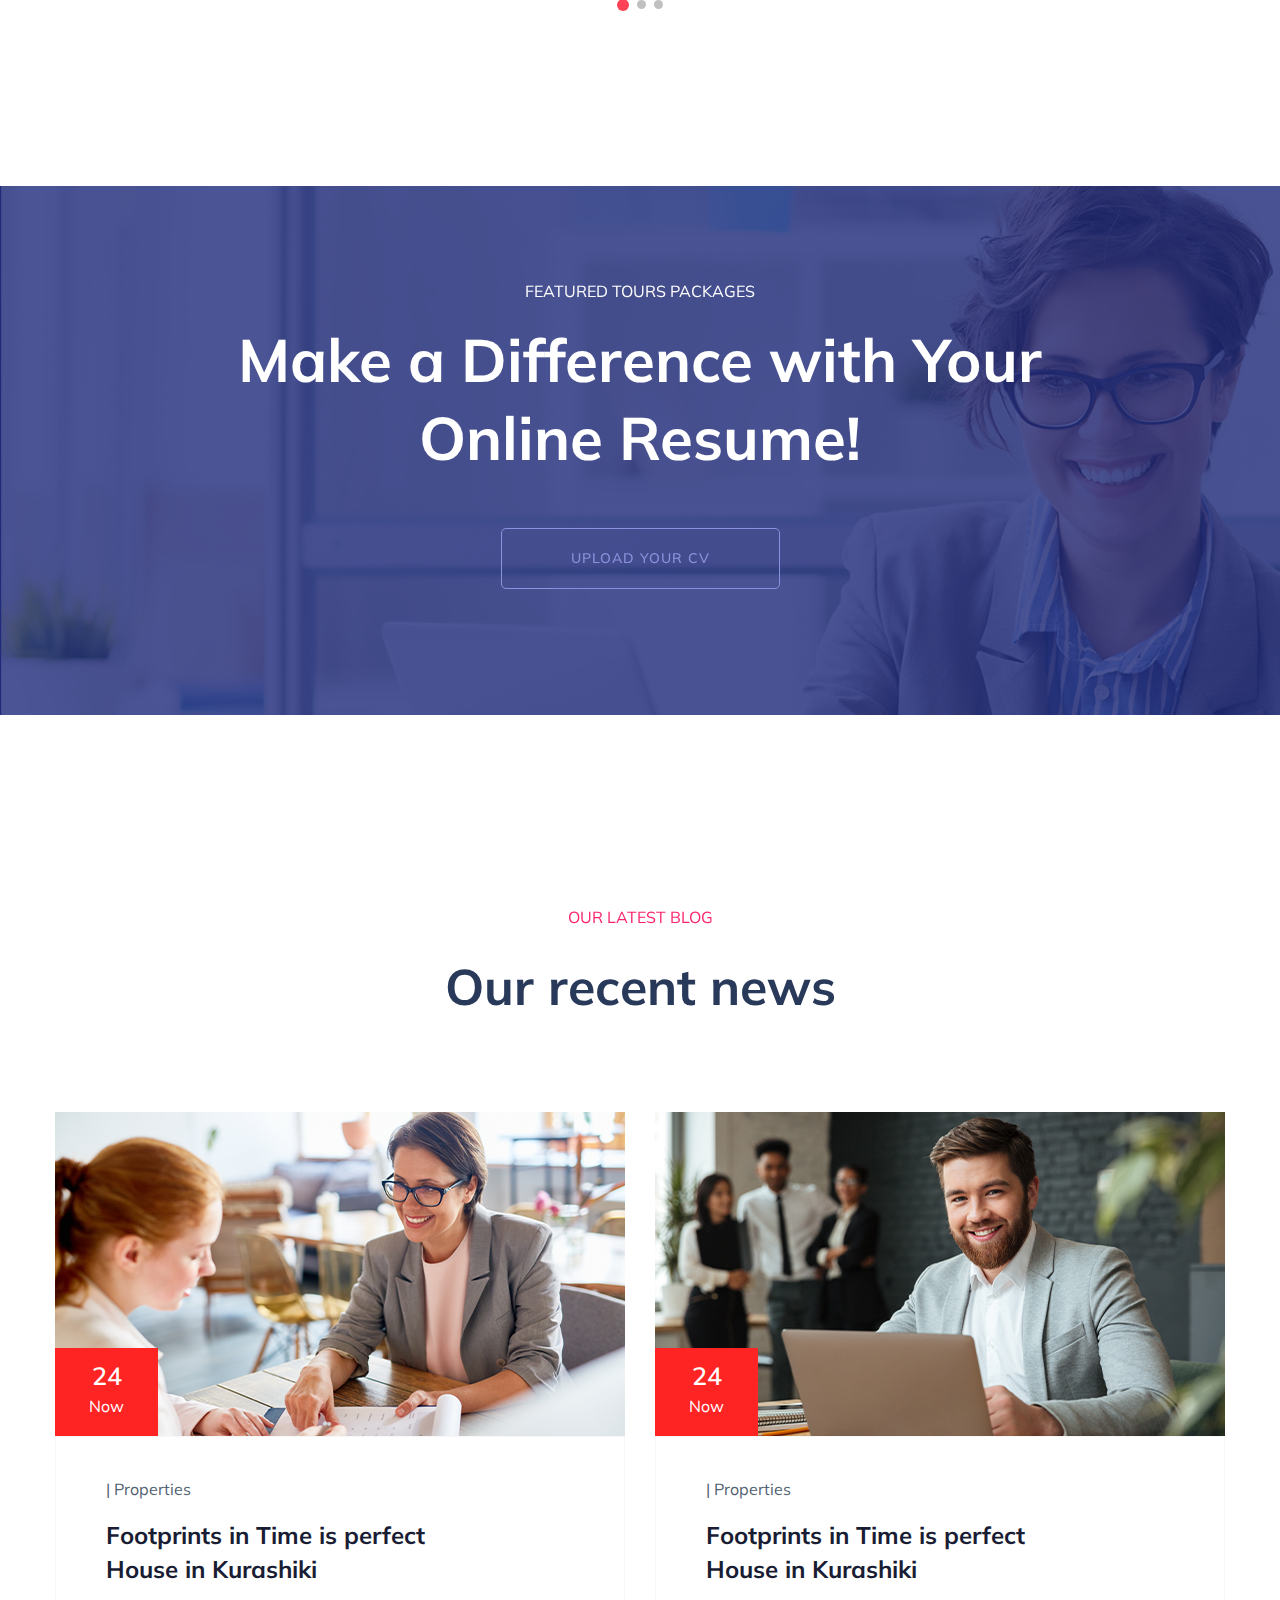
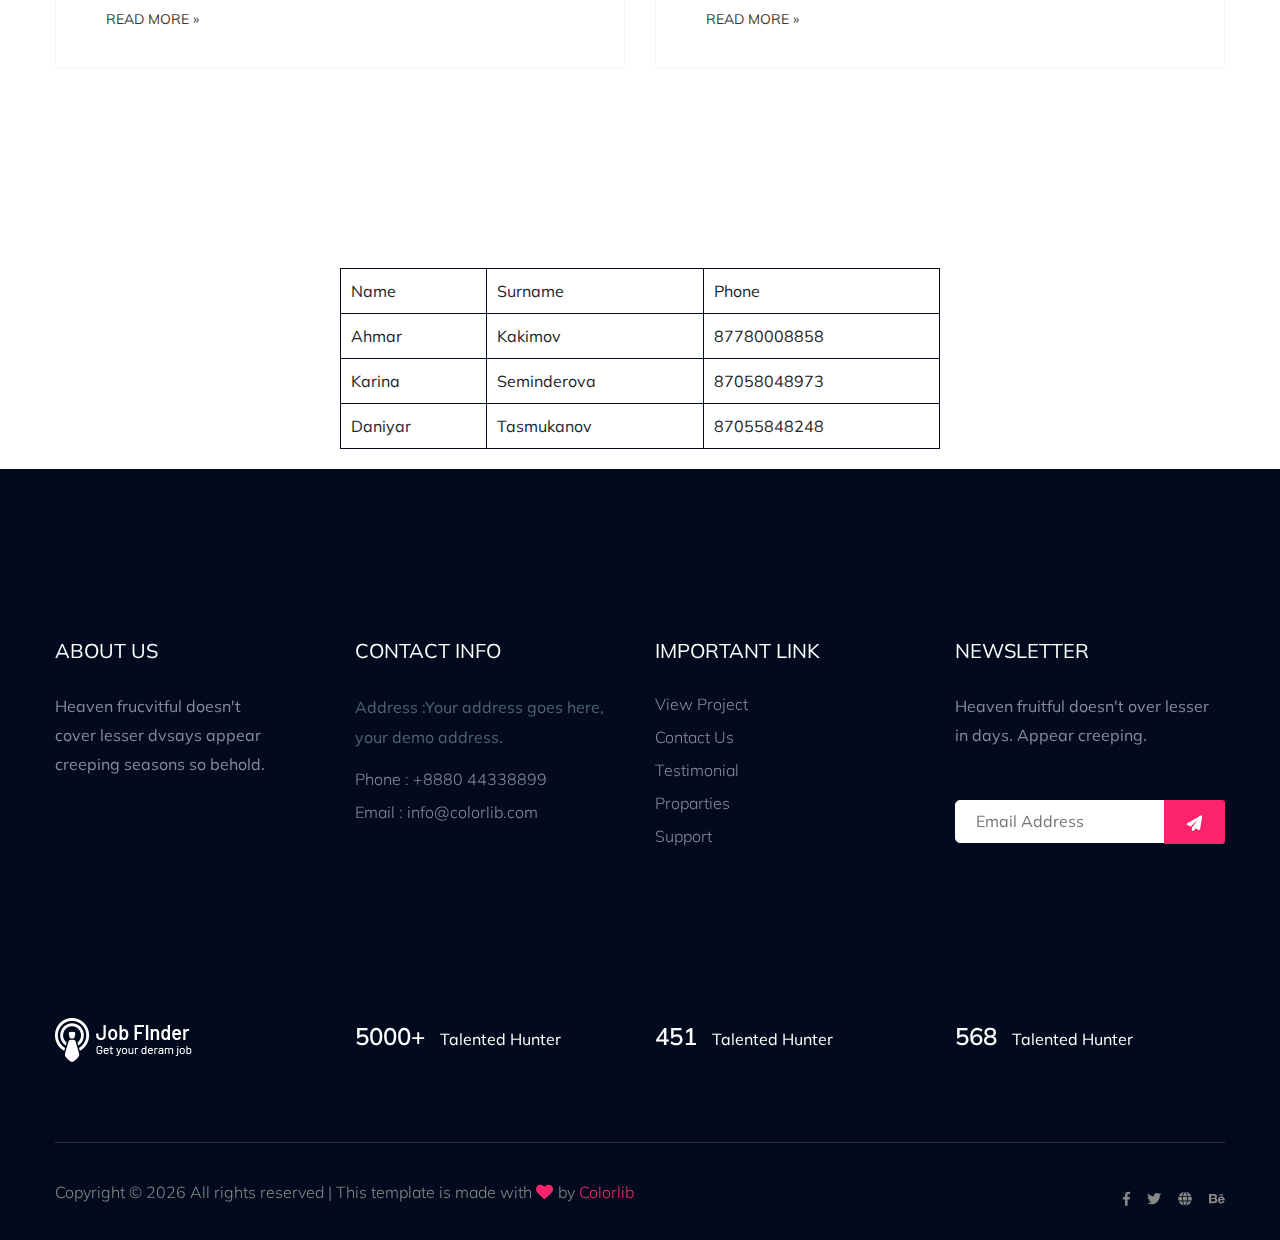
==== commit 6accf3a8: "added table" ====
--- a/about.html
+++ b/about.html
@@ -343,6 +343,30 @@
         </div>
         <!-- Blog Area End -->
 
+        <!-- Table of contacts Start -->
+        <table style="border:1px #010b1d solid; border-collapse: collapse; margin: auto; width: 600px; height: 160px; margin-bottom: 20px;">
+            <tr>
+                <td style="border: 1px #010b1d solid; padding: 10px">Name</td>
+                <td style="border: 1px #010b1d solid; padding: 10px">Surname</td>
+                <td style="border: 1px #010b1d solid; padding: 10px">Phone</td>
+            </tr>
+            <tr>
+                <td style="border: 1px #010b1d solid; padding: 10px">Ahmar</td>
+                <td style="border: 1px #010b1d solid; padding: 10px">Kakimov</td>
+                <td style="border: 1px #010b1d solid; padding: 10px">87780008858</td>
+            </tr>
+            <tr>
+                <td style="border: 1px #010b1d solid; padding: 10px">Karina</td>
+                <td style="border: 1px #010b1d solid; padding: 10px">Seminderova</td>
+                <td style="border: 1px #010b1d solid; padding: 10px">87058048973</td>
+            </tr>
+            <tr>
+                <td style="border: 1px #010b1d solid; padding: 10px">Daniyar</td>
+                <td style="border: 1px #010b1d solid; padding: 10px">Tasmukanov</td>
+                <td style="border: 1px #010b1d solid; padding: 10px">87055848248</td>
+            </tr>
+        </table>
+        <!-- Table of contacts End -->
     </main>
     <footer>
         <!-- Footer Start-->
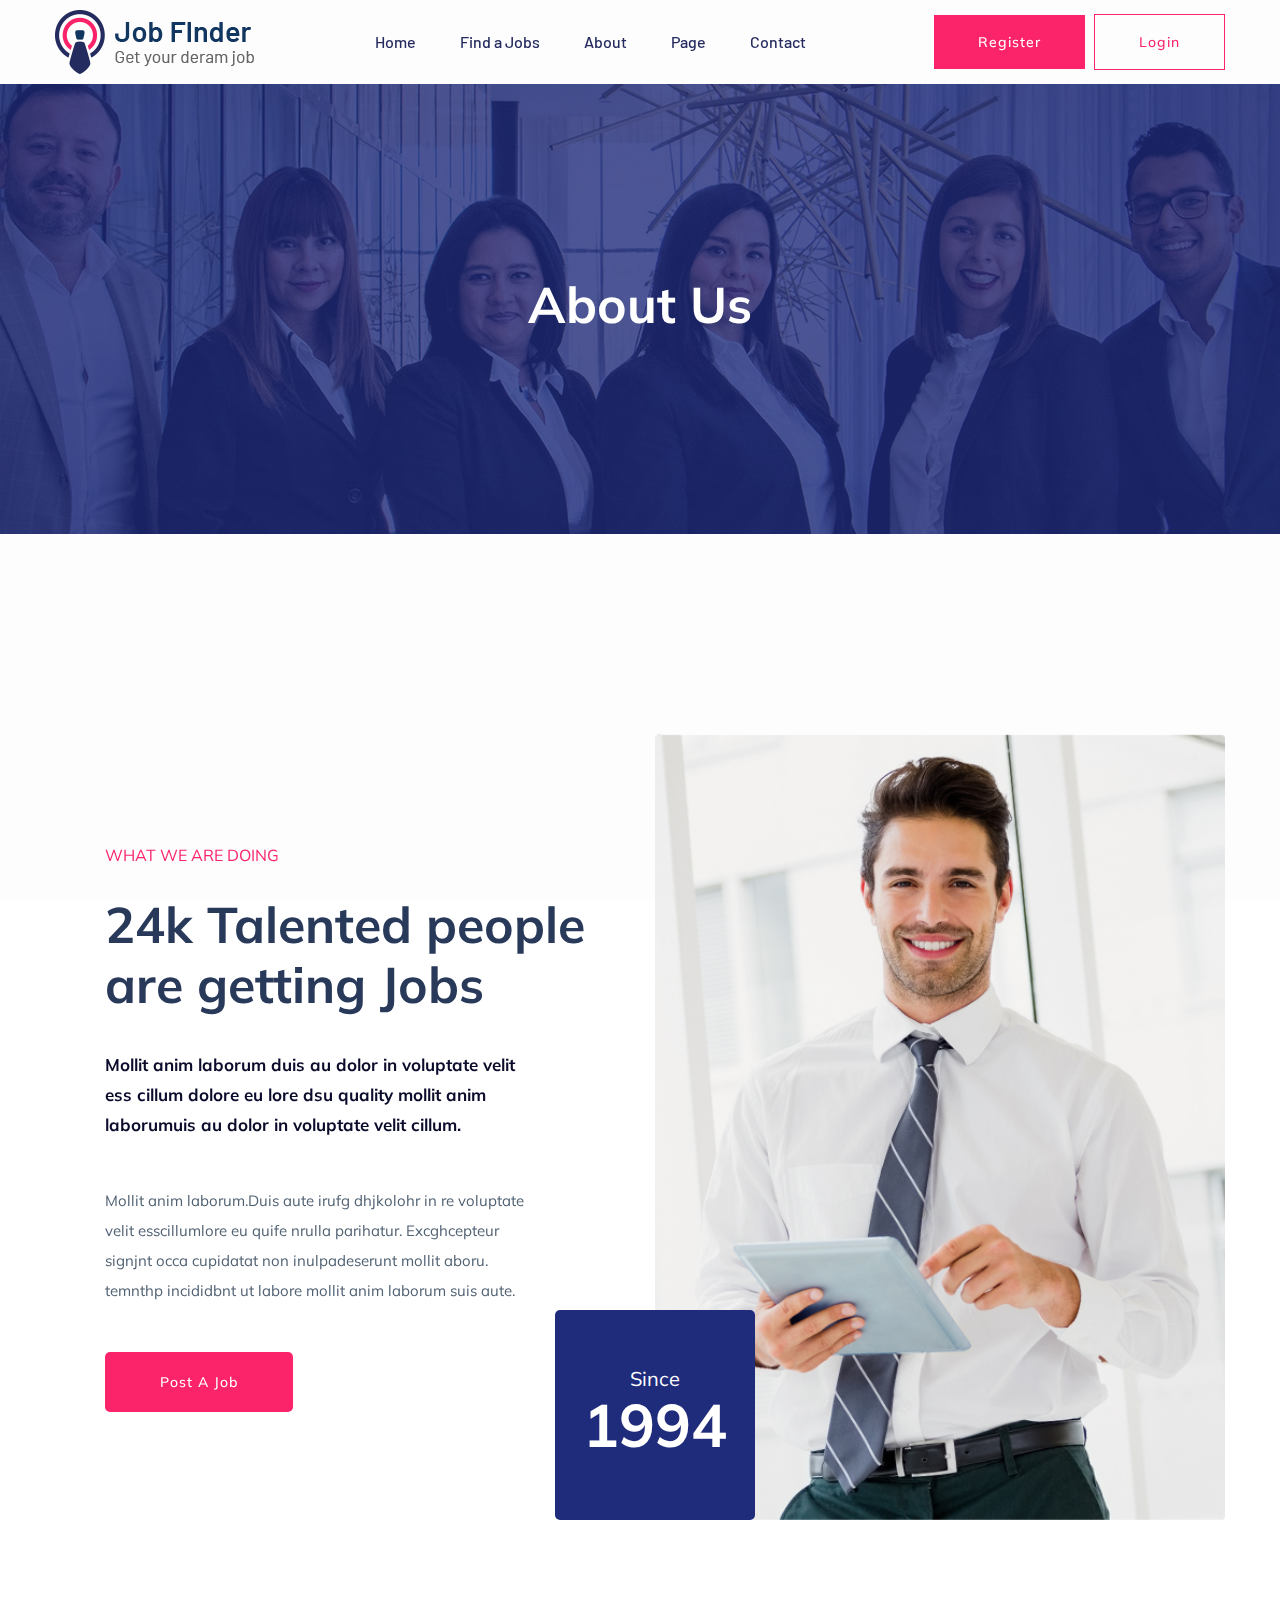
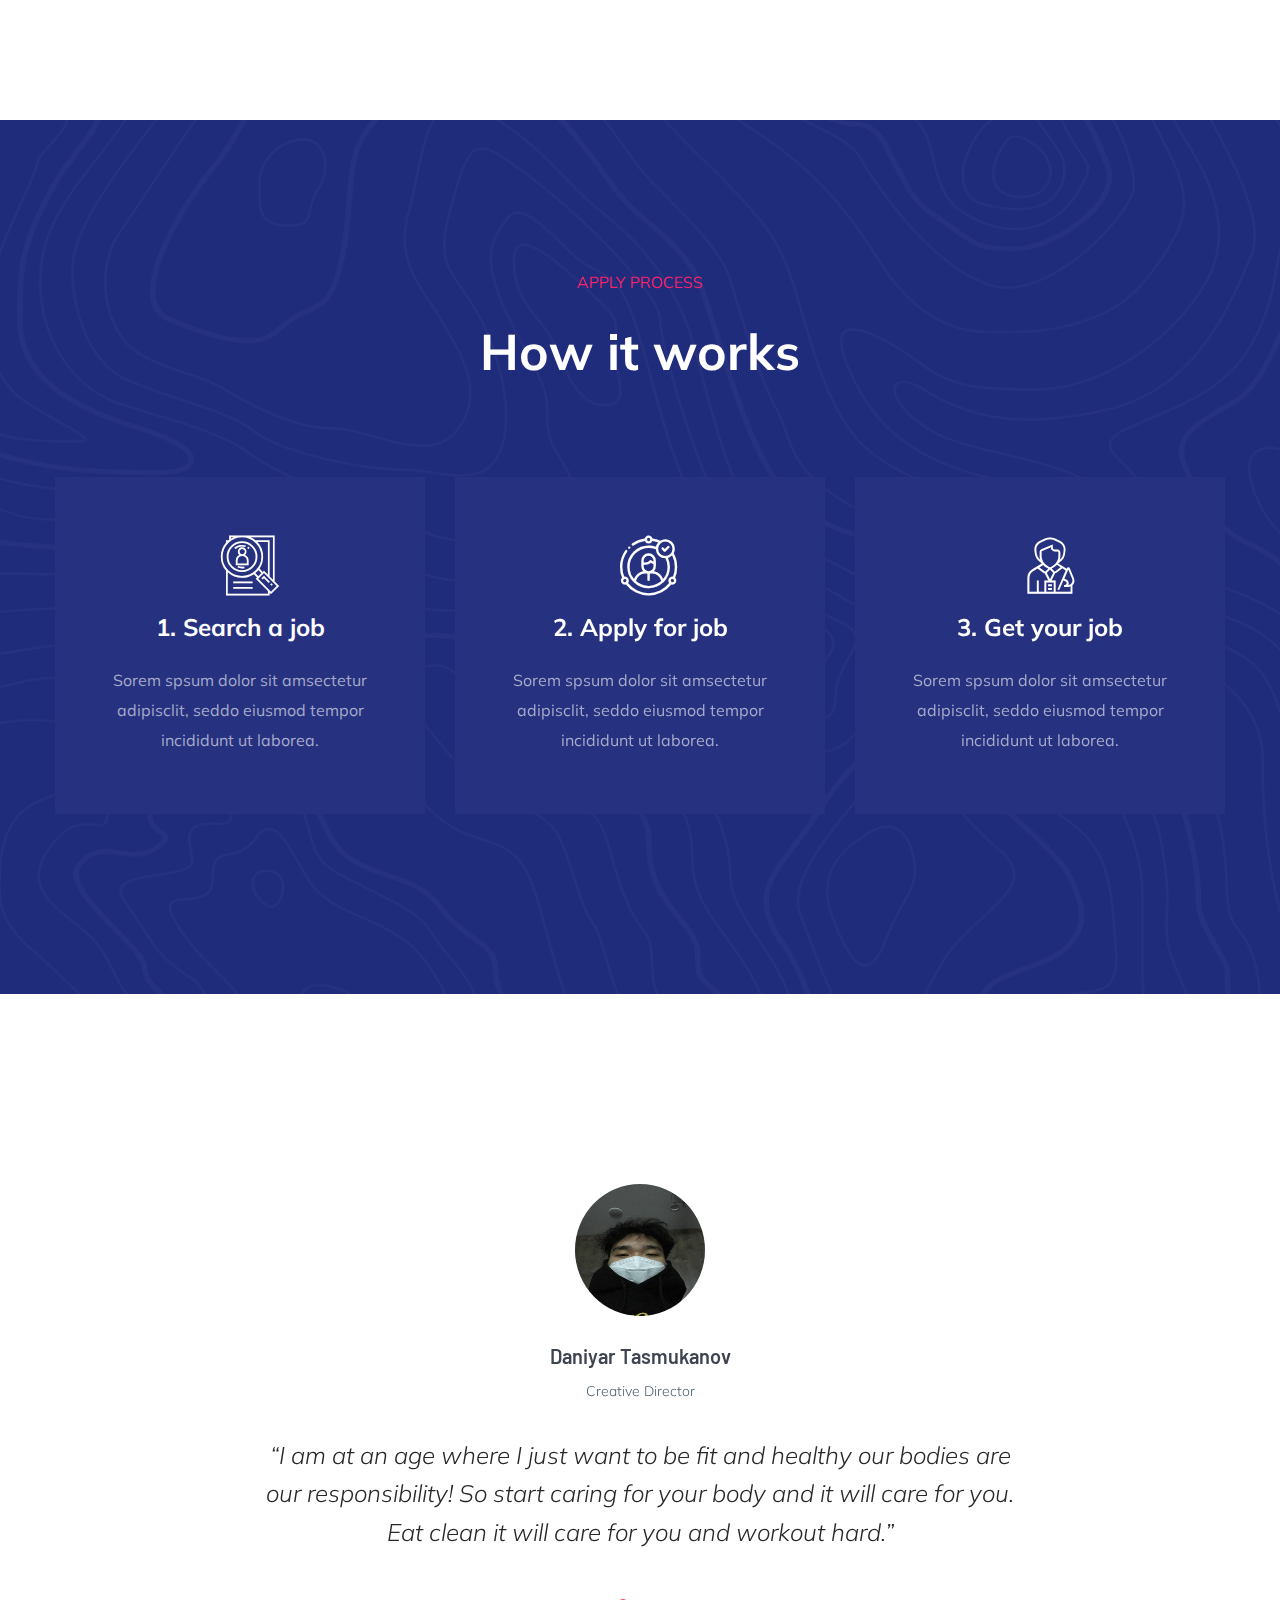
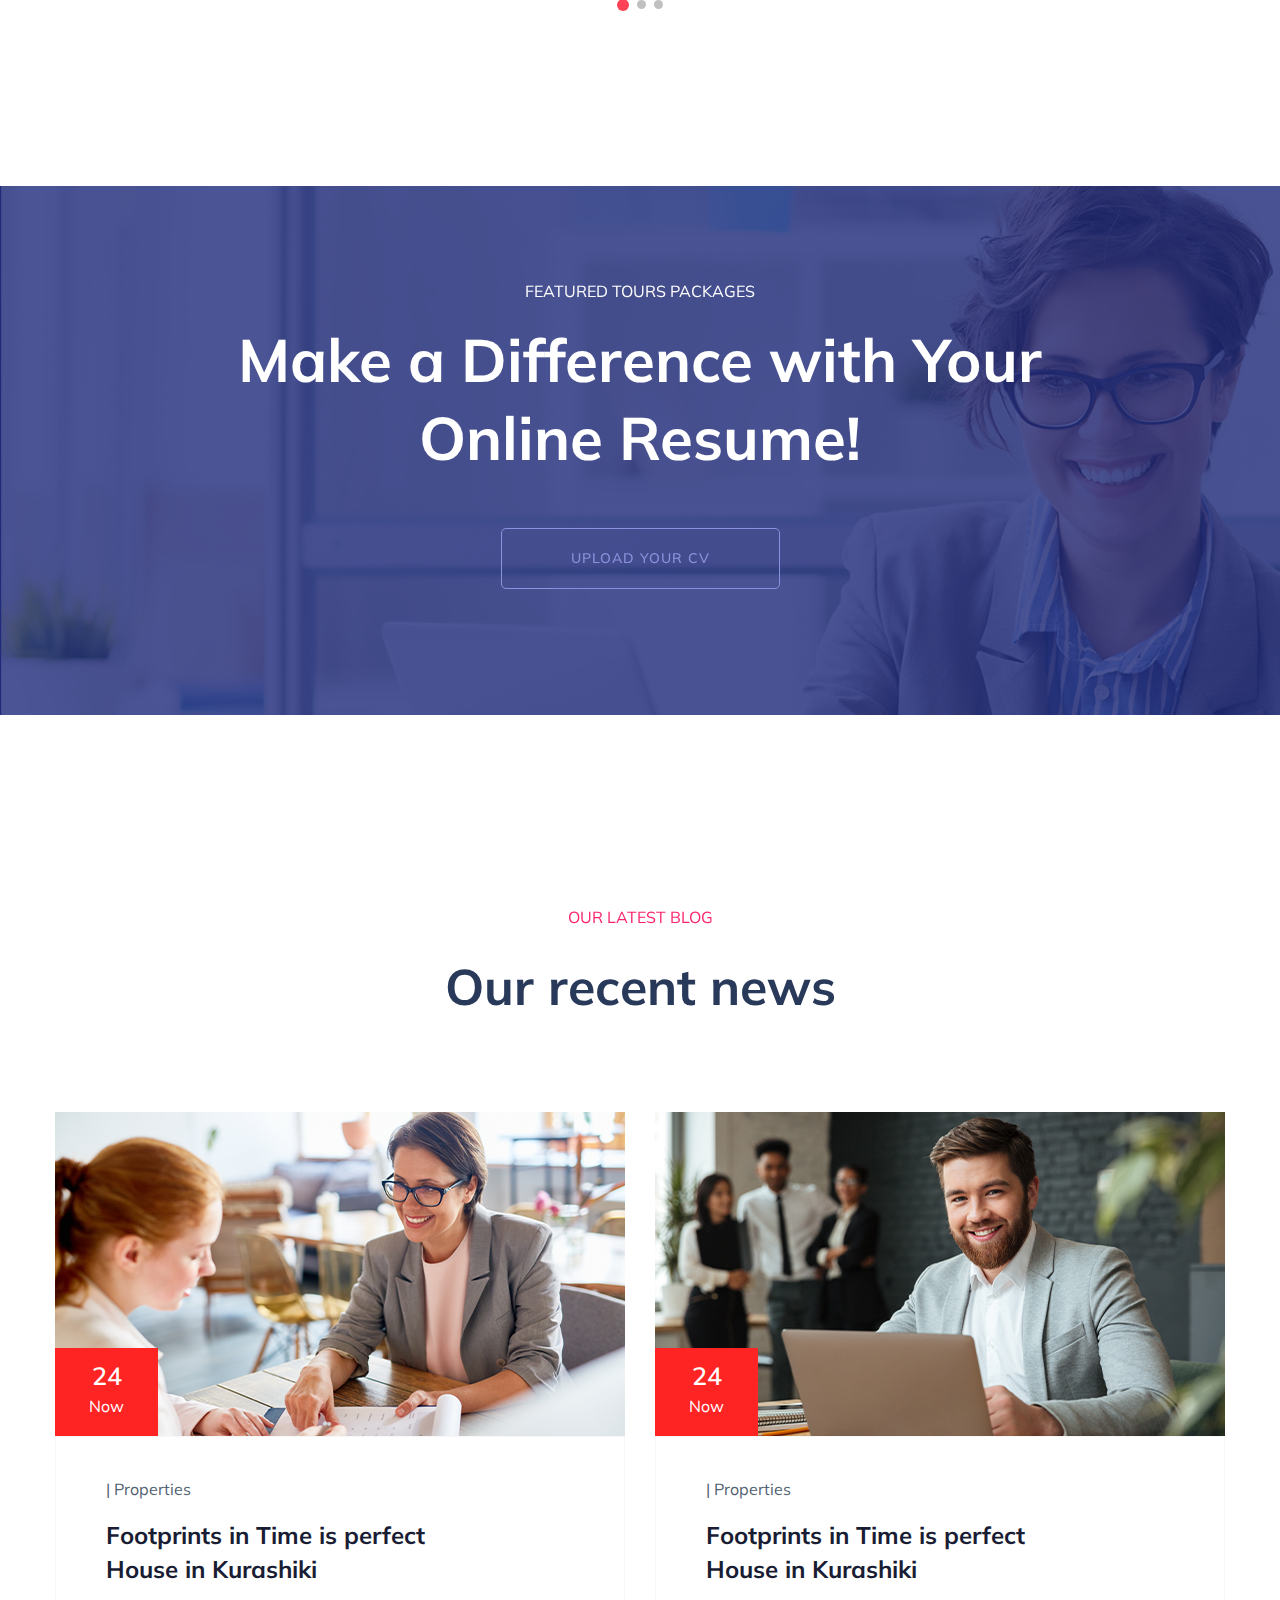
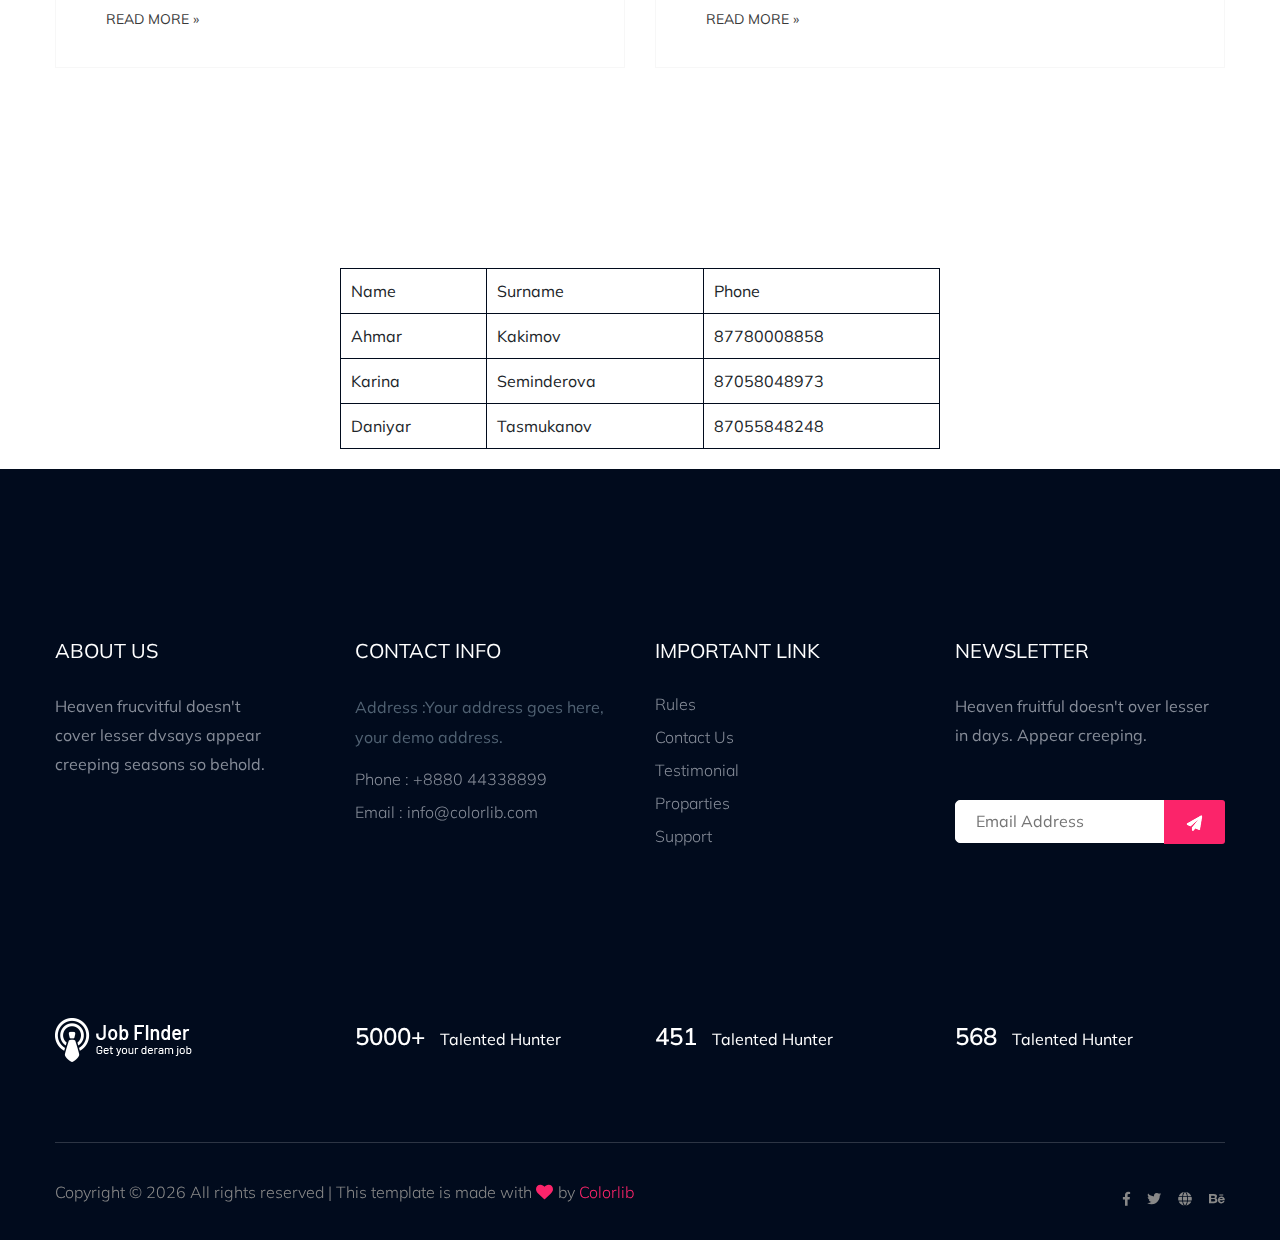
==== commit 405ace49: "added rules for every pages" ====
--- a/about.html
+++ b/about.html
@@ -408,7 +408,7 @@
                             <div class="footer-tittle">
                                 <h4>Important Link</h4>
                                 <ul>
-                                    <li><a href="#"> View Project</a></li>
+                                    <li><a target="_blank" href="./rules.pdf">Rules</a></li>
                                     <li><a href="#">Contact Us</a></li>
                                     <li><a href="#">Testimonial</a></li>
                                     <li><a href="#">Proparties</a></li>
